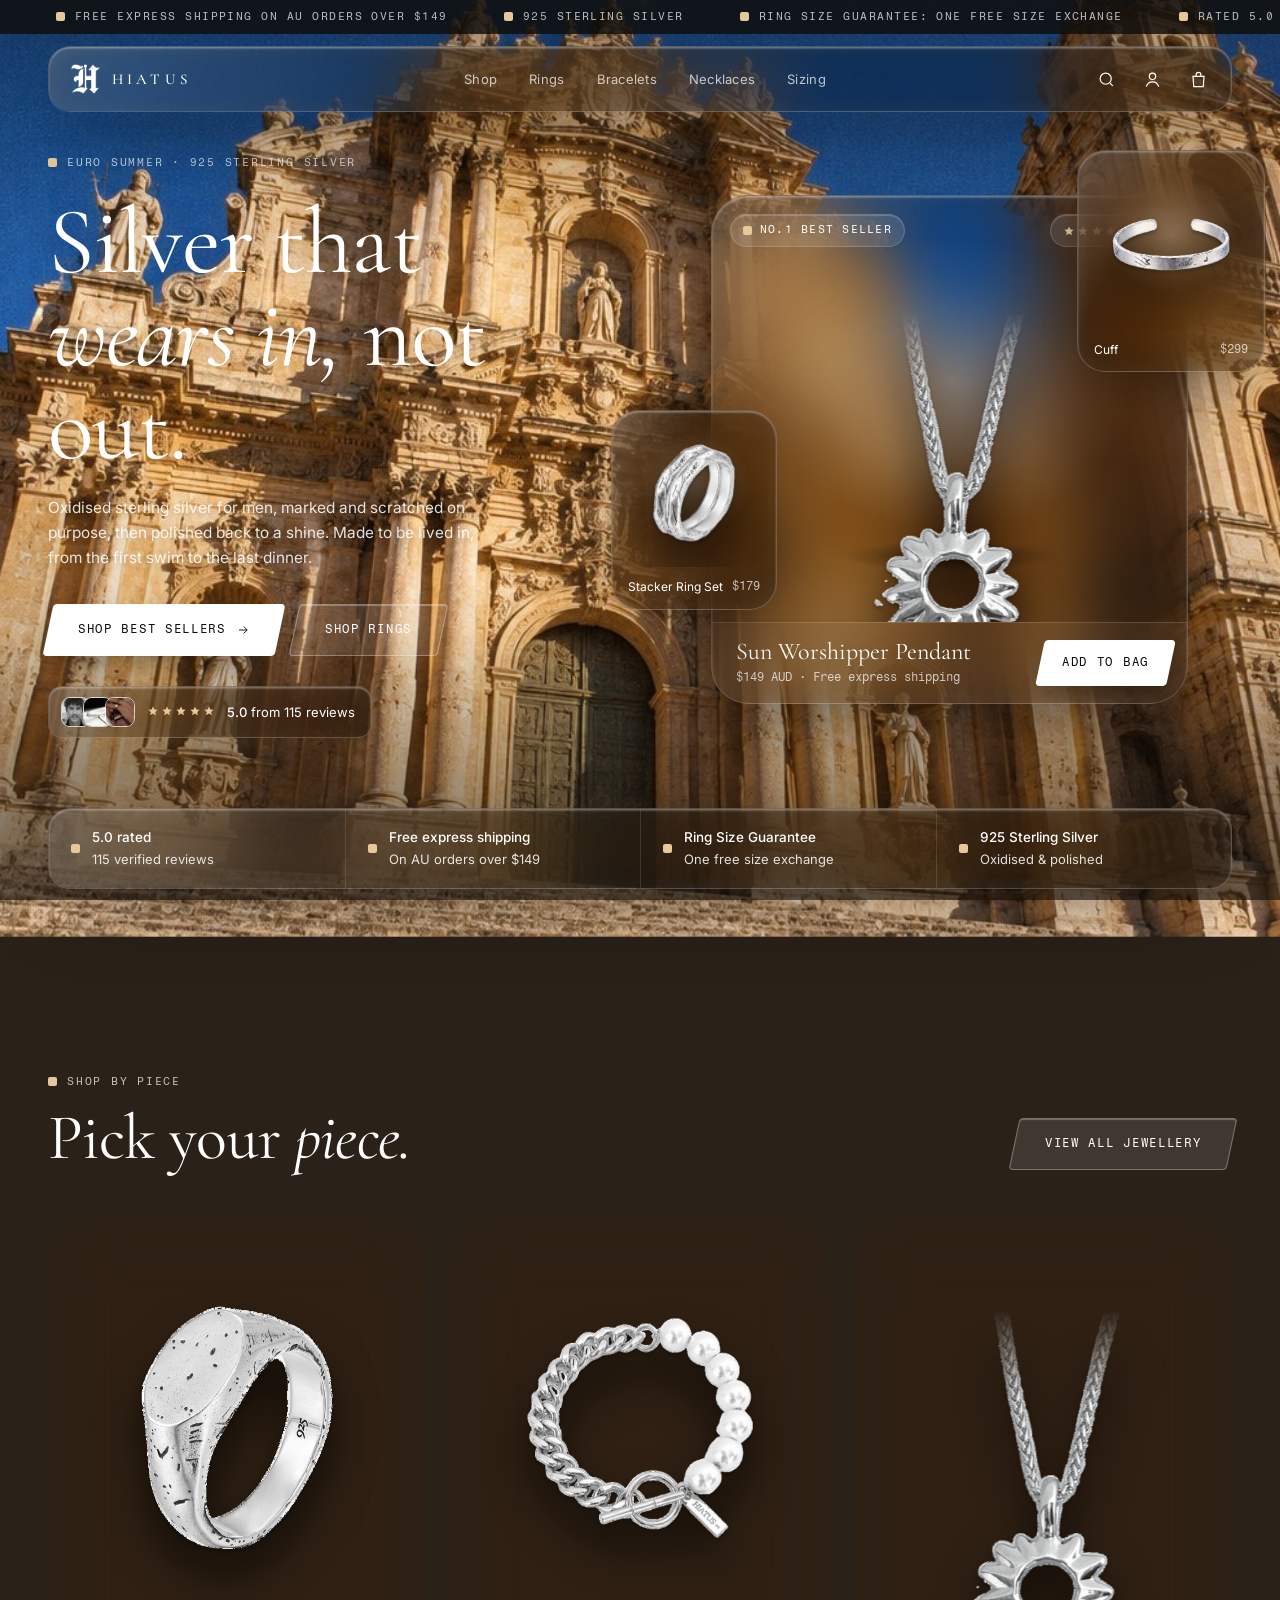
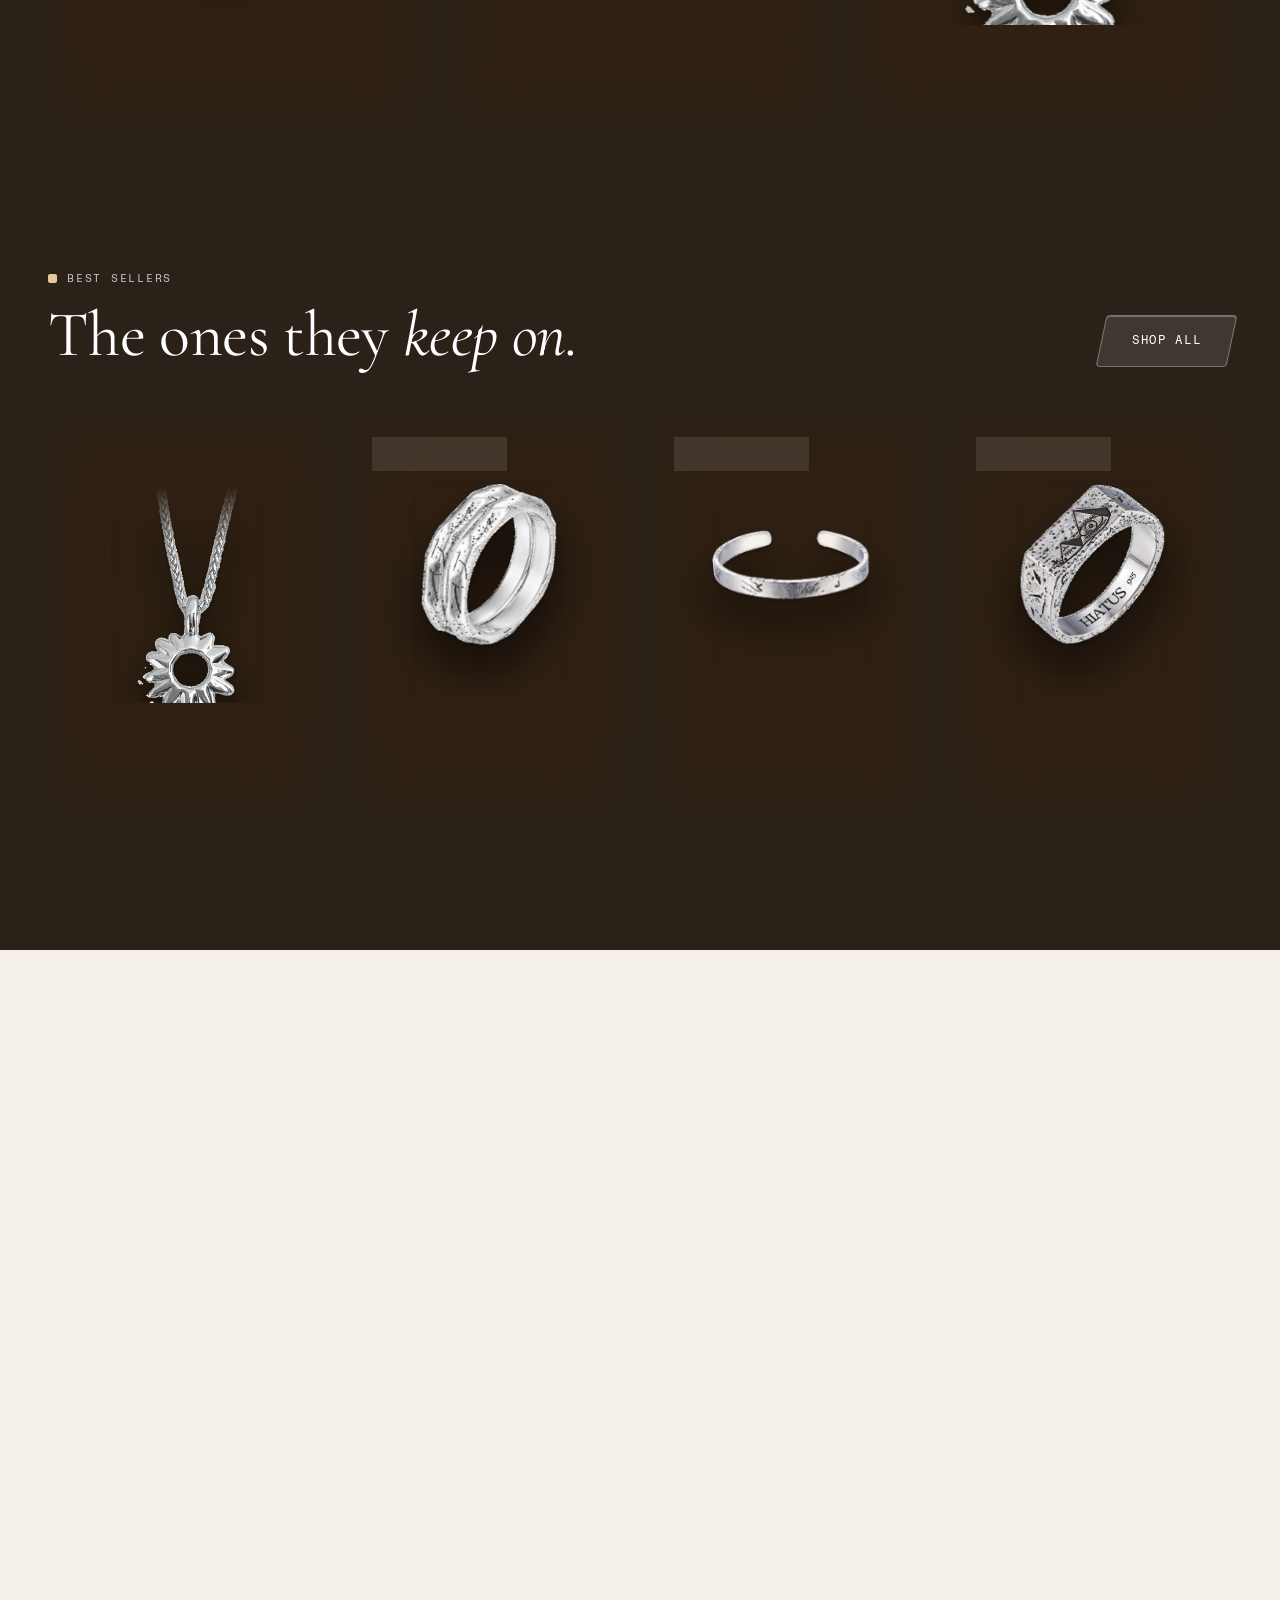
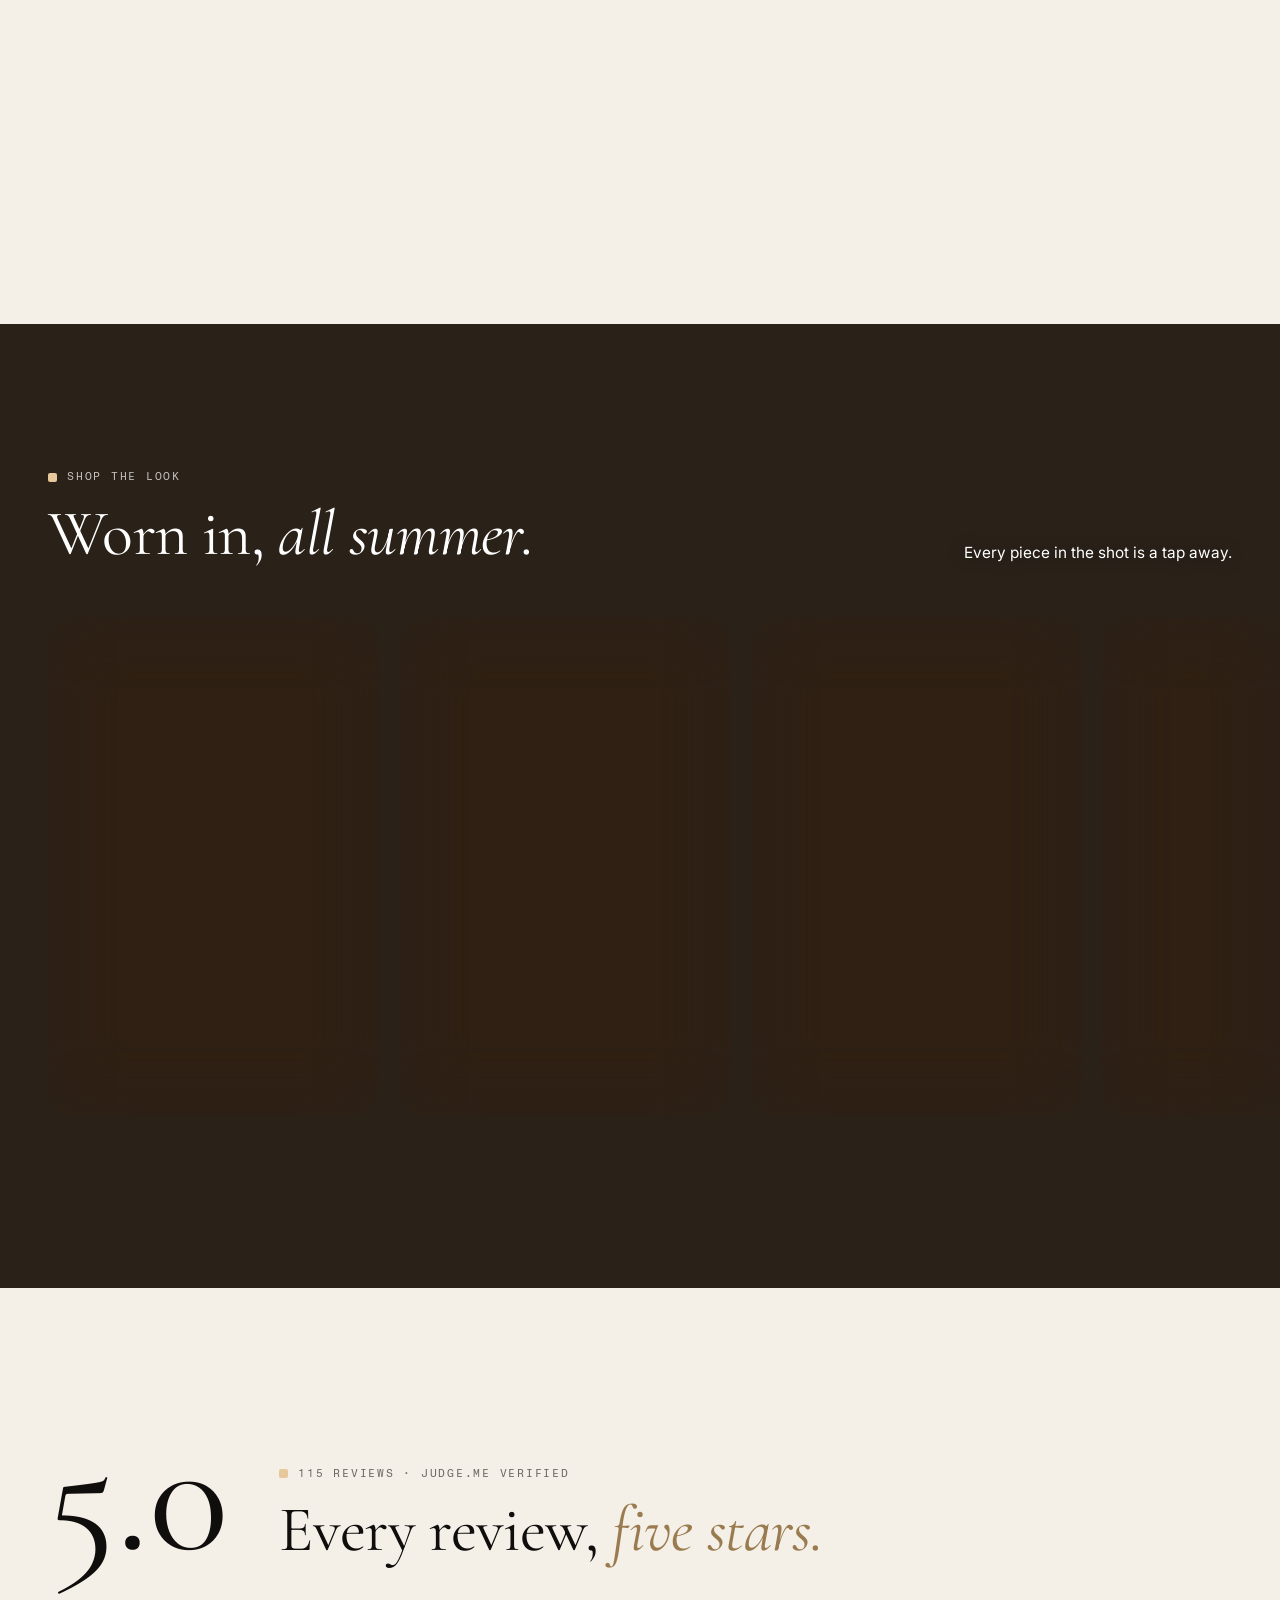
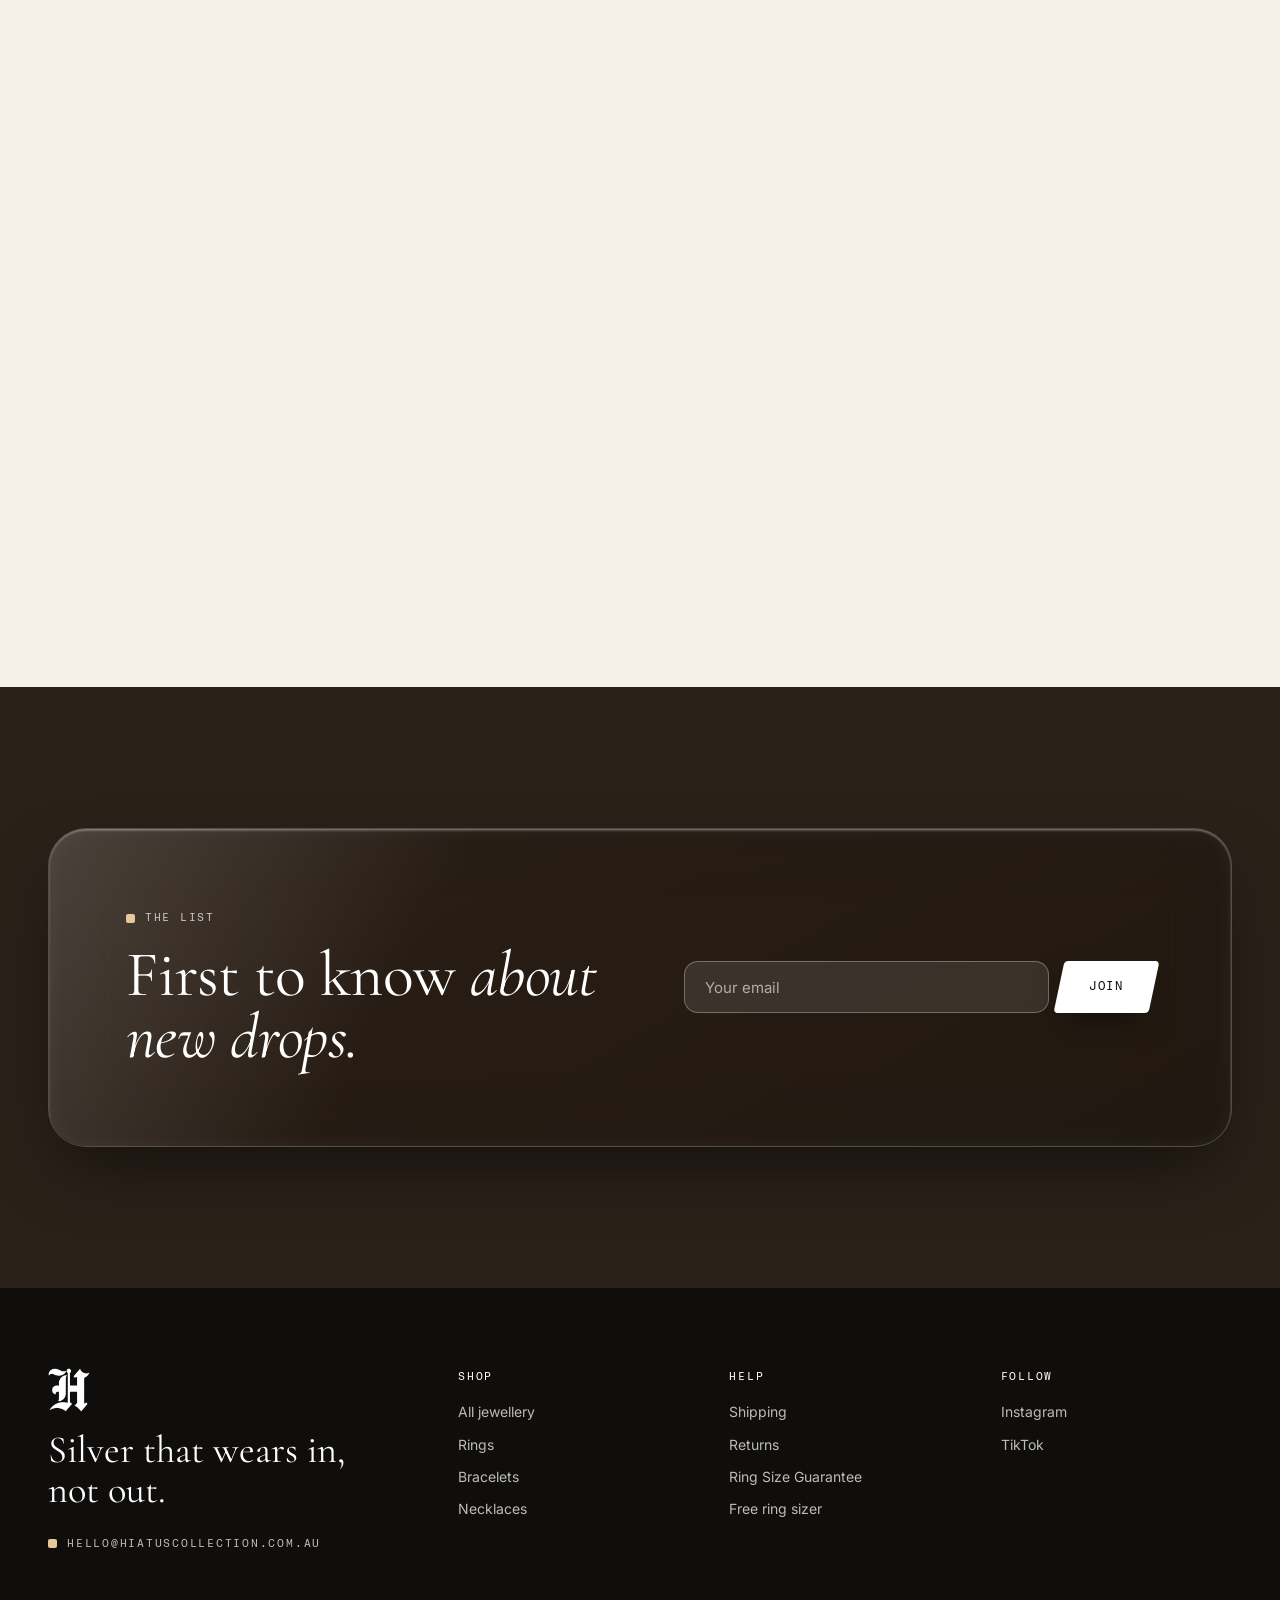
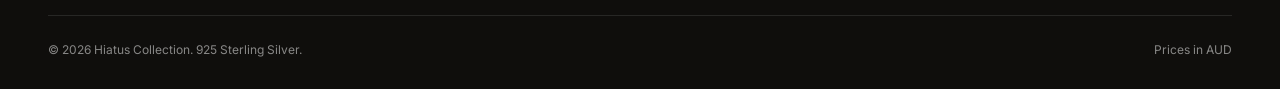
==== index.html @ a0ac9c02 "Hiatus Euro Summer store preview: home, category and product pages Floating glass jewellery boxes ov" ====
<!doctype html>
<html lang="en-AU">
<head>
<meta charset="utf-8">
<meta name="viewport" content="width=device-width, initial-scale=1">
<meta name="robots" content="noindex, nofollow">
<title>Men's Jewellery Australia | Sterling Silver Rings, Bracelets & Pendants | Hiatus Collection</title>
<meta name="description" content="Oxidised 925 sterling silver jewellery for men. Rings, cuffs, bracelets and pendants rated 5.0 from 115 reviews. Free express shipping on AU orders over $149.">
<link rel="icon" href="assets/logo-black.png">
<link rel="preconnect" href="https://fonts.googleapis.com"><link rel="preconnect" href="https://fonts.gstatic.com" crossorigin>
<link href="https://fonts.googleapis.com/css2?family=Cormorant+Garamond:ital,wght@0,400;0,500;1,400&family=Fragment+Mono&family=Inter:wght@400;500&display=swap" rel="stylesheet">
<link rel="preload" as="image" href="assets/bg/piazza.jpg">
<link rel="stylesheet" href="css/style.css">
<style>
  /* ---------- HERO ---------- */
  .hero { min-height: 100svh; padding: 150px 0 40px; display: flex; flex-direction: column; justify-content: center; }
  .hero-grid { display: grid; grid-template-columns: 1.02fr 1fr; gap: clamp(30px, 5vw, 80px); align-items: center; }
  .hero h1 { margin: 22px 0 22px; text-shadow: 0 2px 30px rgba(0,0,0,.3); }
  .hero h1 em { color: #fff; }
  .hero .lede { color: rgba(255,255,255,.86); text-shadow: 0 1px 12px rgba(0,0,0,.35); }
  .hero .btn-row { display: flex; gap: 14px; margin: 34px 0 30px; flex-wrap: wrap; }
  .proof { display: inline-flex; align-items: center; gap: 12px; padding: 10px 16px 10px 12px; border-radius: 14px; font-size: 13px; }
  .proof b { font-weight: 500; }
  .proof .faces { display: flex; }
  .proof .faces img { width: 30px; height: 30px; border-radius: 9px; object-fit: cover; border: 1.5px solid rgba(255,255,255,.7); margin-left: -8px; }
  .proof .faces img:first-child { margin-left: 0; }

  /* the floating glass constellation */
  .stage { position: relative; aspect-ratio: 1 / 1.02; max-width: 600px; justify-self: end; width: 100%; }
  .stage .main { position: absolute; inset: 6% 8% 4% 6%; border-radius: 38px; display: flex; flex-direction: column; overflow: hidden; }
  .stage .main .jbox { flex: 1; aspect-ratio: auto; border-radius: 0; }
  .stage .main .jbox .piece { width: 52%; height: 64%; margin-top: 30px; }
  .stage .main .top { position: absolute; top: 18px; left: 18px; right: 18px; display: flex; justify-content: space-between; z-index: 3; }
  .stage .buy { display: flex; justify-content: space-between; align-items: center; gap: 14px; padding: 16px 16px 16px 24px; border-top: 1px solid rgba(255,255,255,.14); background: rgba(255,255,255,.05); }
  .stage .buy .n { font-family: var(--serif); font-size: 24px; line-height: 1.05; }
  .stage .buy .p { font-family: var(--mono); font-size: 12px; color: var(--white-70); margin-top: 4px; }
  .stage .buy .btn { height: 46px; padding: 0 22px; }
  .stage .mini { position: absolute; width: 34%; border-radius: 28px; padding: 8px; }
  .stage .mini .jbox { border-radius: 21px; aspect-ratio: 1; }
  .stage .mini .jbox .piece { width: 74%; height: 74%; }
  .stage .mini .lbl { display: flex; justify-content: space-between; padding: 10px 8px 4px; font-size: 12px; }
  .stage .mini .lbl span:last-child { font-family: var(--mono); color: var(--white-70); }
  .stage .m1 { top: -2%; right: -6%; }
  .stage .m2 { top: 44%; left: -12%; width: 30%; }

  .trust { margin-top: clamp(40px, 6vw, 70px); display: grid; grid-template-columns: repeat(4, 1fr); border-radius: 22px; }
  .trust > div { padding: 18px 22px; display: flex; gap: 12px; align-items: center; font-size: 13px; color: rgba(255,255,255,.86); }
  .trust > div + div { border-left: 1px solid rgba(255,255,255,.12); }
  .trust b { display: block; font-weight: 500; color: #fff; font-size: 13.5px; }

  @media (max-width: 960px) {
    .hero { padding-top: 130px; }
    .hero-grid { grid-template-columns: 1fr; }
    .stage { justify-self: center; max-width: 520px; margin-top: 10px; }
    .trust { grid-template-columns: 1fr 1fr; }
    .trust > div:nth-child(3) { border-left: 0; }
    .trust > div:nth-child(n+3) { border-top: 1px solid rgba(255,255,255,.12); }
  }
  @media (max-width: 520px) {
    .stage { aspect-ratio: 1 / 1.3; }
    .stage .main .jbox .piece { margin-top: 10px; height: 70%; }
    .stage .buy .p .x { display: none; }
    .stage .m1 { right: -2%; } .stage .m2 { left: -2%; top: 30%; width: 28%; }
    .hero .lede { text-shadow: 0 1px 3px rgba(0,0,0,.6), 0 2px 18px rgba(0,0,0,.5); }
    .stage .mini .lbl { display: none; }
    .stage .buy { padding: 12px 12px 12px 16px; } .stage .buy .n { font-size: 19px; }
    .stage .buy .btn { padding: 0 14px; height: 42px; font-size: 10.5px; }
    .trust > div { padding: 14px; font-size: 12px; }
  }

  /* ---------- CATEGORIES ---------- */
  .cats { display: grid; grid-template-columns: repeat(3, 1fr); gap: clamp(14px, 2vw, 26px); }
  .cat { border-radius: 34px; padding: 12px; display: flex; flex-direction: column; transition: translate .5s var(--ease); }
  .cat:hover { translate: 0 -6px; }
  .cat .jbox { aspect-ratio: 1 / 1.12; border-radius: 26px; background: rgba(255,255,255,.04); }
  .cat .jbox .piece { width: 70%; height: 70%; transition: scale .6s var(--ease); }
  .cat:hover .jbox .piece { scale: 1.06; }
  .cat .foot { display: flex; justify-content: space-between; align-items: center; padding: 18px 12px 8px; }
  .cat .foot .display { font-size: clamp(30px, 3vw, 44px); }
  .cat .go { width: 46px; height: 46px; border-radius: 14px; display: grid; place-items: center; background: #fff; color: var(--ink); transform: skewX(-12deg); transition: background .2s; }
  .cat .go svg { width: 18px; transform: skewX(12deg); }
  .cat:hover .go { background: var(--gold); }
  @media (max-width: 820px) {
    .cats { grid-template-columns: 1fr; }
    .cat { flex-direction: row; align-items: center; padding: 8px; border-radius: 26px; }
    .cat .jbox { width: 42%; flex: none; aspect-ratio: 1; border-radius: 20px; }
    .cat .foot { flex: 1; padding: 0 12px 0 18px; }
  }

  /* ---------- EDITORIAL ---------- */
  .ed { display: grid; grid-template-columns: 1fr 1fr; gap: clamp(30px, 6vw, 90px); align-items: center; }
  .ed .ph { position: relative; border-radius: 30px; overflow: hidden; aspect-ratio: 4 / 5; }
  .ed .ph img { width: 100%; height: 100%; object-fit: cover; }
  .ed .ph .tag { position: absolute; left: 18px; bottom: 18px; background: rgba(255,255,255,.92); color: var(--ink); border: 0; }
  .ed .copy p { margin: 22px 0 32px; font-size: 17px; color: var(--ink-60); max-width: 48ch; }
  .facts { display: grid; grid-template-columns: 1fr 1fr; gap: 0; margin-top: 44px; border-top: 1px solid rgba(15,14,12,.14); }
  .facts div { padding: 18px 0; border-bottom: 1px solid rgba(15,14,12,.14); display: flex; gap: 12px; align-items: baseline; font-size: 14px; }
  .facts div:nth-child(odd) { padding-right: 18px; }
  .facts span { font-family: var(--mono); font-size: 11px; color: #9a7b4f; }
  @media (max-width: 820px) { .ed { grid-template-columns: 1fr; } }

  /* ---------- LOOKBOOK ---------- */
  .look { display: grid; grid-auto-flow: column; grid-auto-columns: clamp(250px, 26vw, 360px); gap: 18px; overflow-x: auto; scroll-snap-type: x mandatory; padding: 4px max(var(--gutter), calc((100vw - var(--max)) / 2 + var(--gutter))) 30px; scroll-padding-left: max(var(--gutter), calc((100vw - var(--max)) / 2 + var(--gutter))); scrollbar-width: none; }
  .look::-webkit-scrollbar { display: none; }
  .shot { scroll-snap-align: start; border-radius: 30px; padding: 8px; }
  .shot .im { border-radius: 23px; overflow: hidden; aspect-ratio: 3 / 4; }
  .shot .im img { width: 100%; height: 100%; object-fit: cover; transition: scale .8s var(--ease); }
  .shot:hover .im img { scale: 1.05; }
  .shot .tagrow { display: flex; align-items: center; gap: 12px; padding: 12px 8px 6px; }
  .shot .tagrow img { width: 44px; height: 44px; object-fit: contain; filter: drop-shadow(0 4px 5px rgba(0,0,0,.5)); }
  .shot .tagrow div { flex: 1; font-family: var(--serif); font-size: 19px; line-height: 1.1; }
  .shot .tagrow small { display: block; font-family: var(--mono); font-size: 11px; color: var(--white-70); margin-top: 3px; }
  .shot .tagrow .go { width: 38px; height: 38px; border-radius: 11px; display: grid; place-items: center; background: #fff; color: var(--ink); transform: skewX(-12deg); }
  .shot .tagrow .go svg { width: 15px; transform: skewX(12deg); }

  /* ---------- REVIEWS ---------- */
  .rv-head { display: grid; grid-template-columns: auto 1fr; gap: clamp(20px, 4vw, 60px); align-items: end; margin-bottom: 48px; }
  .score { font-family: var(--serif); font-size: clamp(100px, 13vw, 180px); line-height: .8; }
  .rv-grid { display: grid; grid-template-columns: repeat(3, 1fr); gap: 16px; }
  .rcard { background: #fff; border-radius: 24px; padding: 26px; display: flex; flex-direction: column; gap: 14px; box-shadow: 0 20px 40px -26px rgba(60,40,20,.35); }
  .rcard .stars { color: #b08a52; }
  .rcard h3 { font-family: var(--serif); font-weight: 500; font-size: 26px; line-height: 1.05; }
  .rcard p { color: var(--ink-60); font-size: 15px; flex: 1; }
  .rcard .who { display: flex; align-items: center; gap: 12px; padding-top: 14px; border-top: 1px solid rgba(15,14,12,.08); font-size: 13px; }
  .rcard .who img { width: 40px; height: 40px; object-fit: contain; border-radius: 10px; background: #1b1916; padding: 4px; }
  .rcard .who small { display: block; color: var(--ink-60); font-size: 12px; }
  .verified { font-family: var(--mono); font-size: 10px; letter-spacing: .1em; text-transform: uppercase; color: #6f8a5a; margin-left: auto; }
  @media (max-width: 960px) { .rv-grid { grid-template-columns: 1fr 1fr; } .rv-head { grid-template-columns: 1fr; } }
  @media (max-width: 620px) { .rv-grid { grid-template-columns: 1fr; } }

  /* ---------- JOIN ---------- */
  .join { border-radius: 38px; padding: clamp(30px, 6vw, 80px); display: grid; grid-template-columns: 1.1fr 1fr; gap: 40px; align-items: center; }
  .join form { display: flex; gap: 10px; flex-wrap: wrap; }
  .join input { flex: 1; min-width: 220px; height: 52px; padding: 0 20px; border-radius: 14px; border: 1px solid rgba(255,255,255,.3); background: rgba(255,255,255,.1); color: #fff; font: inherit; }
  .join input::placeholder { color: rgba(255,255,255,.6); }
  @media (max-width: 820px) { .join { grid-template-columns: 1fr; } .join form .btn { width: 100%; } }
</style>
</head>
<body>

<main id="main">
  <!-- HERO -->
  <section class="hero" data-scene="assets/bg/piazza.jpg">
    <div class="wrap">
      <div class="hero-grid">
        <div>
          <span class="kicker">Euro Summer · 925 Sterling Silver</span>
          <h1 class="display h1">Silver that <em>wears in,</em> not out.</h1>
          <p class="lede">Oxidised sterling silver for men, marked and scratched on purpose, then polished back to a shine. Made to be lived in, from the first swim to the last dinner.</p>
          <div class="btn-row">
            <a class="btn btn-primary" href="collection.html?c=all"><span>Shop best sellers <svg viewBox="0 0 24 24" fill="none" stroke="currentColor" stroke-width="1.6"><path d="M5 12h14M13 6l6 6-6 6"/></svg></span></a>
            <a class="btn btn-glass" href="collection.html?c=rings"><span>Shop rings</span></a>
          </div>
          <div class="proof glass" id="proof"></div>
        </div>

        <div class="stage" aria-label="Featured pieces">
          <div class="main glass" id="feature"></div>
          <a class="mini glass m1" id="m1"></a>
          <a class="mini glass m2" id="m2"></a>
        </div>
      </div>

      <div class="trust glass" id="trust"></div>
    </div>
  </section>

  <!-- CATEGORIES -->
  <section class="pad" data-scene="assets/bg/tower.jpg">
    <div class="wrap">
      <div class="sec-head">
        <div><span class="kicker">Shop by piece</span><h2 class="display h2">Pick your <em>piece.</em></h2></div>
        <a class="btn btn-glass" href="collection.html?c=all"><span>View all jewellery</span></a>
      </div>
      <div class="cats" id="cats"></div>
    </div>
  </section>

  <!-- BEST SELLERS -->
  <section class="pad" data-scene="assets/bg/cathedral.jpg" style="padding-top:0">
    <div class="wrap">
      <div class="sec-head">
        <div><span class="kicker">Best sellers</span><h2 class="display h2">The ones they <em>keep on.</em></h2></div>
        <a class="btn btn-glass" href="collection.html?c=all"><span>Shop all</span></a>
      </div>
      <div class="grid" id="best"></div>
    </div>
  </section>

  <!-- EDITORIAL -->
  <section class="pad paper">
    <div class="wrap ed">
      <div class="ph rv"><img src="assets/products/unearthed-cuff-2.jpg" alt="Man wearing the Unearth Cuff and stacked silver rings" loading="lazy"><span class="chip tag"><i class="sq"></i>Unearth Cuff · $299</span></div>
      <div class="copy rv">
        <span class="kicker">The Unearthed Collection</span>
        <h2 class="display h2" style="margin-top:16px">Marked by time. <em>Made to last.</em></h2>
        <p>Explore our Unearthed Collection, showcasing carefully crafted oxidized silver jewellery. Embrace distinctive scratches and marks, harmoniously blending with a shiny polished finish. Wear a unique symbol of time's artistry.</p>
        <a class="btn btn-ink" href="collection.html?c=rings"><span>Shop the Unearthed Collection <svg viewBox="0 0 24 24" fill="none" stroke="currentColor" stroke-width="1.6"><path d="M5 12h14M13 6l6 6-6 6"/></svg></span></a>
        <div class="facts">
          <div><span>01</span>925 Sterling Silver</div>
          <div><span>02</span>Oxidised, then polished</div>
          <div><span>03</span>Ring Size Guarantee</div>
          <div><span>04</span>Free express over $149</div>
        </div>
      </div>
    </div>
  </section>

  <!-- LOOKBOOK -->
  <section class="pad" data-scene="assets/bg/amalfi.jpg">
    <div class="wrap"><div class="sec-head">
      <div><span class="kicker">Shop the look</span><h2 class="display h2">Worn in, <em>all summer.</em></h2></div>
      <p class="lede" style="max-width:34ch;color:#fff;text-shadow:0 1px 14px rgba(0,0,0,.5)">Every piece in the shot is a tap away.</p>
    </div></div>
    <div class="look" id="look"></div>
  </section>

  <!-- REVIEWS -->
  <section class="pad paper">
    <div class="wrap">
      <div class="rv-head">
        <div class="score">5.0</div>
        <div><span class="kicker" id="revCount"></span><h2 class="display h2" style="margin-top:14px">Every review, <em>five stars.</em></h2></div>
      </div>
      <div class="rv-grid" id="reviews"></div>
    </div>
  </section>

  <!-- JOIN -->
  <section class="pad" data-scene="assets/bg/piazza.jpg">
    <div class="wrap">
      <div class="join glass">
        <div><span class="kicker">The list</span><h2 class="display h2" style="margin-top:14px">First to know <em>about new drops.</em></h2></div>
        <form id="joinForm"><input type="email" required placeholder="Your email" aria-label="Email address"><button class="btn btn-primary" type="submit"><span>Join</span></button></form>
      </div>
    </div>
  </section>
</main>

<script src="js/data.js"></script>
<script src="js/app.js"></script>
<script>
  const { $, I, money, stars, byHandle, card, cart, toast, totalReviews } = HX;
  HX.init();
  const P = HIATUS.products;

  // social proof pill
  $('#proof').innerHTML = `<span class="faces">${['sun-worshiper-pendant-4', 'unearthed-cuff-4', 'unearthed-signet-1'].map(f => `<img src="assets/products/${f}.jpg" alt="">`).join('')}</span>
    <span>${stars()}</span><span><b>5.0</b> from ${totalReviews} reviews</span>`;

  // hero feature + minis
  const f = byHandle('sun-worshiper-pendant');
  $('#feature').innerHTML = `
    <div class="top"><span class="chip"><i class="sq"></i>No.1 best seller</span><span class="chip">${stars()} ${f.reviews}</span></div>
    <a class="jbox" href="product.html?p=${f.handle}" aria-label="${f.title}"><span class="glow"></span><span class="shadow"></span><img class="piece" src="${f.cutout}" alt="${f.title} in 925 sterling silver" fetchpriority="high"></a>
    <div class="buy"><div><div class="n">${f.title}</div><div class="p">${money(f.price)} AUD<span class="x"> · Free express shipping</span></div></div>
      <button class="btn btn-primary" data-quick="${f.handle}"><span>Add to bag</span></button></div>`;
  [['#m1', 'unearthed-cuff', 1], ['#m2', 'unearthed-stacker', 2]].forEach(([sel, h, d]) => {
    const p = byHandle(h), el = $(sel);
    el.href = `product.html?p=${h}`;
    el.innerHTML = `<div class="jbox"><span class="glow"></span><img class="piece delay-${d}" src="${p.cutout}" alt="${p.title}"></div><div class="lbl"><span>${p.title.replace('Unearth ', '')}</span><span>${money(p.price)}</span></div>`;
  });

  // trust bar
  $('#trust').innerHTML = [
    ['5.0 rated', `${totalReviews} verified reviews`],
    ['Free express shipping', 'On AU orders over $149'],
    ['Ring Size Guarantee', 'One free size exchange'],
    ['925 Sterling Silver', 'Oxidised & polished']
  ].map(([a, b]) => `<div><i class="sq"></i><div><b>${a}</b>${b}</div></div>`).join('');

  // categories
  $('#cats').innerHTML = [['rings', 'Rings', 'unearthed-signet'], ['bracelets', 'Bracelets', 'paradox-pearls'], ['necklaces', 'Necklaces', 'sun-worshiper-pendant']].map(([k, l, h], i) => `
    <a class="cat glass rv-slide" href="collection.html?c=${k}">
      <div class="jbox"><span class="glow"></span><span class="shadow delay-${i}"></span><img class="piece delay-${i}" src="${byHandle(h).cutout}" alt="Men's ${l.toLowerCase()}" loading="lazy"></div>
      <div class="foot"><div><span class="kicker">${P.filter(p => p.category === k).length} pieces · from ${money(Math.min(...P.filter(p => p.category === k).map(p => p.price)))}</span><div class="display">${l}</div></div><span class="go">${I.arrow}</span></div>
    </a>`).join('');

  // best sellers (the store's own best-seller collection order)
  $('#best').innerHTML = ['sun-worshiper-pendant', 'unearthed-stacker', 'unearthed-cuff', 'unearthed-creators']
    .map((h, i) => card(byHandle(h), i, i === 0 ? 'No.1 best seller' : 'Best seller')).join('');

  // lookbook
  $('#look').innerHTML = [
    ['sun-worshiper-pendant-4', 'sun-worshiper-pendant'], ['unearthed-signet-1', 'unearthed-signet'], ['paradox-pearls-1', 'paradox-pearls'],
    ['unearthed-cuff-3', 'unearthed-cuff'], ['sun-worshiper-pendant-2', 'sun-worshiper-pendant'], ['unearthed-creators-2', 'unearthed-creators'], ['cuban-link-bracelet-925-silver-2', 'cuban-link-bracelet-925-silver']
  ].map(([img, h]) => { const p = byHandle(h); return `
    <a class="shot glass" href="product.html?p=${h}"><div class="im"><img src="assets/products/${img}.jpg" alt="${p.title} worn" loading="lazy"></div>
      <div class="tagrow"><img src="${p.cutout}" alt=""><div>${p.title}<small>${money(p.price)}</small></div><span class="go">${I.arrow}</span></div></a>`; }).join('');

  // reviews (real Judge.me reviews from the live store)
  $('#revCount').textContent = `${totalReviews} reviews · Judge.me verified`;
  const picks = [['unearthed-cuff', 2], ['unearthed-signet', 1], ['unearthed-stacker', 2], ['sun-worshiper-pendant', 3], ['unearthed-cuff', 0], ['unearthed-signet', 2]];
  $('#reviews').innerHTML = picks.map(([h, i]) => { const p = byHandle(h), r = p.reviewList[i]; return `
    <article class="rcard rv">${stars()}<h3>${r.title}</h3><p>“${r.body}”</p>
      <div class="who"><img src="${p.cutout}" alt=""><div>${r.name}<small>${p.title}</small></div><span class="verified">Verified</span></div></article>`; }).join('');

  // TODO at migration: post to the store's Klaviyo list. Right now it only confirms on screen.
  $('#joinForm').addEventListener('submit', e => { e.preventDefault(); e.target.reset(); toast(`${I.check.replace('<svg', '<svg width="16"')} You're on the list.`); });
</script>
</body>
</html>
---- css/style.css ----
/* ==========================================================================
   HIATUS COLLECTION — Euro Summer glass store
   Glass recipe adapted from dashbordv11: low tint, heavy blur, 200%+ saturation,
   bright inset top edge, deep soft drop shadow.
   Rule: never nest a backdrop-filter inside another, and never put opacity,
   filter or clip-path on an ancestor of a glass element (it kills the blur).
   ========================================================================== */

:root {
  --ink: #0f0e0c;
  --ink-60: rgba(15, 14, 12, .6);
  --paper: #f4efe7;
  --paper-2: #ebe3d6;
  --white: #fff;
  --white-70: rgba(255, 255, 255, .72);
  --white-50: rgba(255, 255, 255, .5);
  --gold: #e6c89a;

  --glass-tint: linear-gradient(150deg, rgba(34, 30, 26, .34) 0%, rgba(18, 16, 14, .46) 100%);
  --glass-tint-light: linear-gradient(150deg, rgba(255, 255, 255, .16) 0%, rgba(255, 255, 255, .06) 100%);
  --glass-blur: blur(34px) saturate(165%);
  --glass-edge: 1px solid rgba(255, 255, 255, .22);
  --glass-shadow:
    0 30px 70px -18px rgba(0, 0, 0, .55),
    inset 0 1.5px 2px 0 rgba(255, 255, 255, .35),
    inset 0 0 22px 0 rgba(255, 255, 255, .05);

  --serif: 'Cormorant Garamond', 'Times New Roman', serif;
  --sans: 'Inter', -apple-system, 'Segoe UI', Roboto, sans-serif;
  --mono: 'Fragment Mono', ui-monospace, Menlo, monospace;

  --r-xl: 34px;
  --r-lg: 26px;
  --r-md: 18px;
  --gutter: clamp(16px, 4vw, 48px);
  --max: 1320px;
  --ease: cubic-bezier(.2, .7, .2, 1);
}

*, *::before, *::after { box-sizing: border-box; margin: 0; padding: 0; }
html { -webkit-text-size-adjust: 100%; scroll-behavior: smooth; }
body {
  font-family: var(--sans);
  font-weight: 400;
  font-size: 15px;
  line-height: 1.6;
  color: var(--white);
  background: #2a2119;
  -webkit-font-smoothing: antialiased;
  overflow-x: hidden;
}
img { display: block; max-width: 100%; }
a { color: inherit; text-decoration: none; }
button { font: inherit; color: inherit; background: none; border: 0; cursor: pointer; }
:focus-visible { outline: 2px solid var(--gold); outline-offset: 3px; }

.wrap { width: 100%; max-width: var(--max); margin: 0 auto; padding: 0 var(--gutter); }

/* ---------- Type ---------- */
.kicker {
  font-family: var(--mono);
  font-size: 11px;
  letter-spacing: .16em;
  text-transform: uppercase;
  color: var(--white-70);
  display: inline-flex; align-items: center; gap: 10px;
}
.kicker::before { content: ''; width: 9px; height: 9px; border-radius: 2px; background: var(--gold); }
.display {
  font-family: var(--serif);
  font-weight: 400;
  line-height: .98;
  letter-spacing: -.01em;
}
.display em { font-style: italic; }
.h1 { font-size: clamp(48px, 7.4vw, 108px); }
.h2 { font-size: clamp(38px, 5vw, 72px); }
.h3 { font-size: clamp(28px, 3vw, 40px); }
.lede { font-size: clamp(15px, 1.2vw, 17px); color: var(--white-70); max-width: 46ch; }
.muted { color: var(--white-50); }

/* ---------- Scenes (fixed old-world backgrounds that crossfade by section) ---------- */
.scenes { position: fixed; inset: 0; z-index: -1; background: #2a2119; }
.scene {
  position: absolute; inset: -2%;
  background-size: cover; background-position: center;
  opacity: 0; transition: opacity 1.1s ease;
  transform: scale(1.04);
}
.scene.on { opacity: 1; }
.scenes::after { /* warm vignette so white type always reads */
  content: ''; position: absolute; inset: 0;
  background:
    radial-gradient(120% 90% at 50% 30%, transparent 40%, rgba(20, 14, 8, .45) 100%),
    linear-gradient(180deg, rgba(20, 14, 8, .28) 0%, transparent 30%, transparent 70%, rgba(20, 14, 8, .4) 100%);
}

/* ---------- Glass ---------- */
.glass {
  position: relative;
  background: var(--glass-tint);
  backdrop-filter: var(--glass-blur);
  -webkit-backdrop-filter: var(--glass-blur);
  border: var(--glass-edge);
  border-radius: var(--r-lg);
  box-shadow: var(--glass-shadow);
  isolation: isolate;
}
.glass.light { background: var(--glass-tint-light); }
/* top-left sheen like light catching a pane */
.glass::before {
  content: ''; position: absolute; inset: 0; border-radius: inherit; pointer-events: none; z-index: 0;
  background: linear-gradient(118deg, rgba(255, 255, 255, .16) 0%, rgba(255, 255, 255, 0) 32%);
}
.glass > * { position: relative; z-index: 1; }
/* chips that sit INSIDE glass: tint only, no blur (nested blur breaks) */
.chip {
  display: inline-flex; align-items: center; gap: 8px;
  padding: 7px 12px; border-radius: 999px;
  background: rgba(255, 255, 255, .1);
  border: 1px solid rgba(255, 255, 255, .16);
  box-shadow: inset 0 1px 1px rgba(255, 255, 255, .2);
  font-family: var(--mono); font-size: 10.5px; letter-spacing: .12em; text-transform: uppercase;
  white-space: nowrap;
}
.sq { width: 9px; height: 9px; border-radius: 2px; background: var(--gold); flex: none; }

/* ---------- The floating jewellery box ---------- */
.jbox {
  position: relative; display: grid; place-items: center;
  border-radius: var(--r-xl);
  overflow: hidden;
  aspect-ratio: 1 / 1.08;
}
.jbox .glow { /* soft spotlight behind the piece */
  position: absolute; inset: 0; z-index: 0;
  background: radial-gradient(52% 46% at 50% 44%, rgba(255, 236, 210, .3) 0%, rgba(255, 236, 210, .06) 55%, transparent 75%);
}
.jbox .piece {
  position: relative; z-index: 2;
  width: 66%; height: 66%; object-fit: contain;
  filter: drop-shadow(0 26px 22px rgba(0, 0, 0, .5)) drop-shadow(0 2px 2px rgba(0, 0, 0, .35));
  animation: float 6.5s ease-in-out infinite;
  will-change: transform;
}
.jbox .shadow {
  position: absolute; z-index: 1; left: 50%; bottom: 12%;
  width: 46%; height: 7%; translate: -50% 0;
  background: radial-gradient(closest-side, rgba(0, 0, 0, .45), transparent);
  animation: shadow 6.5s ease-in-out infinite;
}
/* pendant chains are cropped in the packshot: fade the top so it hangs from nowhere */
.piece[src*="sun-worshiper"] { -webkit-mask-image: linear-gradient(to bottom, transparent 0%, #000 24%); mask-image: linear-gradient(to bottom, transparent 0%, #000 24%); }
@keyframes float {
  0%, 100% { transform: translateY(0) rotate(-1.4deg); }
  50% { transform: translateY(-16px) rotate(1.4deg); }
}
@keyframes shadow {
  0%, 100% { transform: scale(1); opacity: .9; }
  50% { transform: scale(.78); opacity: .55; }
}
.delay-1 { animation-delay: -1.6s !important; }
.delay-2 { animation-delay: -3.2s !important; }
.delay-3 { animation-delay: -4.8s !important; }

/* ---------- Buttons: skewed parallelograms ---------- */
.btn {
  --sk: -12deg;
  position: relative; display: inline-flex; align-items: center; justify-content: center; gap: 10px;
  height: 52px; padding: 0 30px;
  transform: skewX(var(--sk));
  border-radius: 4px;
  font-family: var(--mono); font-size: 12px; letter-spacing: .14em; text-transform: uppercase;
  transition: background .25s, color .25s, box-shadow .25s, translate .25s var(--ease);
  white-space: nowrap;
}
.btn > span { display: inline-flex; align-items: center; gap: 10px; transform: skewX(calc(var(--sk) * -1)); }
.btn-primary { background: var(--white); color: var(--ink); box-shadow: 0 14px 30px -10px rgba(0, 0, 0, .5); }
.btn-primary:hover { background: var(--gold); translate: 0 -2px; }
.btn-ink { background: var(--ink); color: var(--white); }
.btn-ink:hover { background: #2b2722; translate: 0 -2px; }
.btn-glass {
  background: rgba(255, 255, 255, .1); color: var(--white);
  border: 1px solid rgba(255, 255, 255, .3);
  box-shadow: inset 0 1px 1px rgba(255, 255, 255, .3);
}
.btn-glass:hover { background: rgba(255, 255, 255, .2); }
.btn-block { width: 100%; }
.btn svg { width: 14px; height: 14px; }
@media (max-width: 640px) { .btn-row .btn { width: 100%; } }

/* ---------- Announcement + floating header ---------- */
.topbar {
  position: fixed; top: 0; left: 0; right: 0; z-index: 60;
  height: 34px; display: flex; align-items: center; overflow: hidden;
  background: rgba(15, 14, 12, .82);
  font-family: var(--mono); font-size: 10.5px; letter-spacing: .14em; text-transform: uppercase;
  color: var(--white-70);
  transition: translate .4s var(--ease);
}
html.is-scrolled .topbar { translate: 0 -100%; }
.marquee { display: flex; gap: 56px; white-space: nowrap; animation: marquee 38s linear infinite; padding-left: 56px; }
.marquee span { display: inline-flex; align-items: center; gap: 10px; }
@keyframes marquee { to { transform: translateX(-50%); } }

.header {
  position: fixed; z-index: 70; top: 46px; left: 50%; translate: -50% 0;
  width: min(calc(100% - 2 * var(--gutter)), 1240px);
  height: 66px; padding: 0 12px 0 22px;
  display: grid; grid-template-columns: 1fr auto 1fr; align-items: center;
  border-radius: 22px;
  transition: top .4s var(--ease), height .4s var(--ease);
}
.header.scrolled { top: 12px; height: 58px; }
.logo { display: flex; align-items: center; gap: 12px; }
.logo img { height: 30px; width: auto; }
.logo b { font-family: var(--serif); font-weight: 500; font-size: 15px; letter-spacing: .28em; }
.nav { display: flex; gap: 4px; }
.nav a, .nav button {
  position: relative; padding: 10px 14px; border-radius: 12px;
  font-size: 13px; letter-spacing: .02em; color: var(--white-70);
  transition: color .2s, background .2s;
}
.nav a:hover, .nav button:hover, .nav .active { color: var(--white); background: rgba(255, 255, 255, .08); }
.nav .active::after { content: ''; position: absolute; left: 50%; bottom: 3px; width: 4px; height: 4px; margin-left: -2px; border-radius: 1px; background: var(--gold); }
.hdr-actions { display: flex; justify-content: flex-end; align-items: center; gap: 4px; }
.icon-btn {
  position: relative; width: 42px; height: 42px; border-radius: 13px;
  display: grid; place-items: center; color: var(--white);
  transition: background .2s;
}
.icon-btn:hover { background: rgba(255, 255, 255, .1); }
.icon-btn svg { width: 19px; height: 19px; }
.bag-count {
  position: absolute; top: 5px; right: 4px; min-width: 17px; height: 17px; padding: 0 4px;
  border-radius: 5px; background: var(--white); color: var(--ink);
  font-family: var(--mono); font-size: 10px; display: grid; place-items: center;
}
.bag-count:empty { display: none; }
.menu-btn { display: none; }

/* Mega menu is a SIBLING of the header (nested blur would only blur the header itself) */
.mega {
  position: fixed; z-index: 65; top: 122px; left: 50%; translate: -50% 0;
  width: min(calc(100% - 2 * var(--gutter)), 1240px);
  padding: 18px; border-radius: 26px;
  display: grid; grid-template-columns: repeat(3, 1fr) 1.15fr; gap: 14px;
  visibility: hidden; pointer-events: none;
}
.mega.open { visibility: visible; pointer-events: auto; }
.header.scrolled ~ .mega { top: 80px; }
.mega a.tile {
  border-radius: 20px; padding: 16px; display: flex; flex-direction: column; gap: 8px;
  background: rgba(255, 255, 255, .06); border: 1px solid rgba(255, 255, 255, .1);
  transition: background .25s;
}
.mega a.tile:hover { background: rgba(255, 255, 255, .13); }
.mega .tile img { height: 120px; width: 100%; object-fit: contain; filter: drop-shadow(0 14px 12px rgba(0, 0, 0, .5)); transition: transform .5s var(--ease); }
.mega .tile:hover img { transform: translateY(-6px) rotate(-2deg); }
.mega .tile b { font-family: var(--serif); font-weight: 500; font-size: 24px; }
.mega .promo { border-radius: 20px; padding: 22px; background: rgba(255, 255, 255, .92); color: var(--ink); display: flex; flex-direction: column; justify-content: space-between; gap: 14px; }
.mega .promo .kicker { color: var(--ink-60); }

/* mobile sheet */
.sheet {
  position: fixed; z-index: 65; top: 122px; left: var(--gutter); right: var(--gutter);
  padding: 14px; border-radius: 24px; visibility: hidden;
}
.sheet.open { visibility: visible; }
.sheet a { display: flex; justify-content: space-between; align-items: center; padding: 16px 14px; border-bottom: 1px solid rgba(255, 255, 255, .1); font-family: var(--serif); font-size: 26px; }
.sheet a:last-child { border: 0; }

@media (max-width: 960px) {
  .nav { display: none; }
  .menu-btn { display: grid; }
  .header { padding: 0 8px; }
  .header .logo { justify-content: center; }
  .logo b { display: none; }
  .hdr-actions .hide-sm { display: none; }
}

/* ---------- Sections ---------- */
section { position: relative; }
.pad { padding: clamp(80px, 11vw, 150px) 0; }
.sec-head { display: flex; justify-content: space-between; align-items: end; gap: 24px; margin-bottom: clamp(28px, 4vw, 48px); flex-wrap: wrap; }
.sec-head .display { margin-top: 14px; }

/* cream editorial band (opaque, gives the eye a rest) */
.paper { background: var(--paper); color: var(--ink); }
.paper .kicker { color: var(--ink-60); }
.paper .lede, .paper .muted { color: var(--ink-60); }
.paper .display em { color: #9a7b4f; }

/* ---------- Product cards ---------- */
.grid { display: grid; gap: clamp(14px, 1.8vw, 24px); grid-template-columns: repeat(4, 1fr); }
@media (max-width: 1100px) { .grid { grid-template-columns: repeat(3, 1fr); } }
@media (max-width: 820px) { .grid { grid-template-columns: repeat(2, 1fr); } }

.card { display: flex; flex-direction: column; padding: 10px; border-radius: 30px; }
.card .jbox { border-radius: 22px; background: rgba(255, 255, 255, .04); }
.card .alt {
  position: absolute; inset: 0; z-index: 3; width: 100%; height: 100%; object-fit: cover;
  visibility: hidden; clip-path: inset(0 0 100% 0); transition: clip-path .6s var(--ease), visibility 0s .6s;
}
.card:hover .alt { visibility: visible; clip-path: inset(0 0 0 0); transition: clip-path .6s var(--ease), visibility 0s; }
.card .badge { position: absolute; top: 12px; left: 12px; z-index: 4; }
.card .quick {
  position: absolute; z-index: 4; left: 12px; right: 12px; bottom: 12px;
  height: 46px; border-radius: 14px;
  background: rgba(255, 255, 255, .94); color: var(--ink);
  font-family: var(--mono); font-size: 11px; letter-spacing: .14em; text-transform: uppercase;
  display: flex; align-items: center; justify-content: center; gap: 8px;
  translate: 0 140%; transition: translate .45s var(--ease), background .2s;
}
.card:hover .quick, .card:focus-within .quick { translate: 0 0; }
.card .quick:hover { background: var(--gold); }
.card .meta { padding: 16px 10px 8px; display: grid; gap: 4px; }
.card .meta .row { display: flex; justify-content: space-between; align-items: baseline; gap: 12px; }
.card .name { font-family: var(--serif); font-size: clamp(19px, 1.6vw, 23px); line-height: 1.15; }
.card .price { font-family: var(--mono); font-size: 13px; }
.card .sub { font-size: 12.5px; color: var(--white-50); display: flex; gap: 8px; align-items: center; }
@media (hover: none) { .card .quick { translate: 0 0; height: 40px; } }
@media (max-width: 520px) {
  .card { padding: 6px; border-radius: 22px; }
  .card .jbox { border-radius: 17px; }
  .card .meta { padding: 12px 6px 6px; }
  .card .meta .row { flex-direction: column; gap: 2px; }
  .card .quick { left: 8px; right: 8px; bottom: 8px; font-size: 10px; letter-spacing: .08em; }
}

.stars { display: inline-flex; gap: 2px; color: var(--gold); }
.stars svg { width: 12px; height: 12px; }

/* ---------- Cart drawer ---------- */
.scrim { position: fixed; inset: 0; z-index: 90; background: rgba(10, 8, 6, .35); visibility: hidden; }
.scrim.open { visibility: visible; }
.drawer {
  position: fixed; z-index: 95; top: 12px; right: 12px; bottom: 12px;
  width: min(440px, calc(100% - 24px));
  border-radius: 28px; display: flex; flex-direction: column;
  translate: calc(100% + 24px) 0; transition: translate .5s var(--ease);
  visibility: hidden;
}
.drawer.open { translate: 0 0; visibility: visible; }
.drawer-hd { display: flex; justify-content: space-between; align-items: center; padding: 22px 22px 14px; }
.drawer-hd .display { font-size: 32px; }
.ship { margin: 0 22px; padding: 14px 16px; border-radius: 16px; background: rgba(255, 255, 255, .08); border: 1px solid rgba(255, 255, 255, .12); font-size: 13px; }
.ship .bar { height: 4px; margin-top: 10px; border-radius: 2px; background: rgba(255, 255, 255, .14); overflow: hidden; }
.ship .bar i { display: block; height: 100%; background: var(--gold); transition: width .6s var(--ease); }
.lines { flex: 1; overflow: auto; padding: 14px 22px; display: grid; align-content: start; gap: 12px; }
.line { display: grid; grid-template-columns: 76px 1fr auto; gap: 14px; align-items: center; padding: 10px; border-radius: 18px; background: rgba(255, 255, 255, .06); }
.line .th { width: 76px; height: 76px; border-radius: 13px; background: radial-gradient(circle at 50% 45%, rgba(255, 236, 210, .25), rgba(255, 255, 255, .04)); display: grid; place-items: center; }
.line .th img { width: 78%; height: 78%; object-fit: contain; filter: drop-shadow(0 6px 6px rgba(0, 0, 0, .5)); }
.line .t { font-family: var(--serif); font-size: 19px; line-height: 1.1; }
.line .v { font-size: 12px; color: var(--white-50); }
.qty { display: inline-flex; align-items: center; gap: 4px; margin-top: 6px; border: 1px solid rgba(255, 255, 255, .2); border-radius: 10px; }
.qty button { width: 26px; height: 26px; }
.qty span { font-family: var(--mono); font-size: 12px; min-width: 16px; text-align: center; }
.line .p { font-family: var(--mono); font-size: 13px; align-self: start; padding-top: 4px; }
.empty { text-align: center; padding: 40px 10px; color: var(--white-70); }
.drawer-ft { padding: 16px 22px 22px; border-top: 1px solid rgba(255, 255, 255, .12); display: grid; gap: 12px; }
.drawer-ft .tot { display: flex; justify-content: space-between; font-family: var(--mono); font-size: 13px; letter-spacing: .08em; text-transform: uppercase; }
.drawer-ft small { color: var(--white-50); font-size: 12px; text-align: center; }

/* ---------- Toast ---------- */
.toast {
  position: fixed; z-index: 99; left: 50%; bottom: 24px; translate: -50% 160%;
  padding: 12px 18px; border-radius: 16px; display: flex; gap: 10px; align-items: center; font-size: 13px;
  transition: translate .5s var(--ease); visibility: hidden;
}
.toast.show { translate: -50% 0; visibility: visible; }

/* ---------- Footer ---------- */
.footer { background: var(--ink); color: var(--white-70); padding: 80px 0 30px; font-size: 14px; }
.footer .cols { display: grid; grid-template-columns: 1.6fr repeat(3, 1fr); gap: 40px; }
.footer h4 { font-family: var(--mono); font-weight: 400; font-size: 11px; letter-spacing: .16em; text-transform: uppercase; color: var(--white); margin-bottom: 16px; }
.footer ul { list-style: none; display: grid; gap: 10px; }
.footer a:hover { color: var(--white); }
.footer .base { margin-top: 60px; padding-top: 24px; border-top: 1px solid rgba(255, 255, 255, .1); display: flex; justify-content: space-between; gap: 20px; flex-wrap: wrap; font-size: 12px; color: var(--white-50); }
.footer .big { font-family: var(--serif); font-size: clamp(30px, 3vw, 42px); line-height: 1.05; color: var(--white); margin: 18px 0 22px; }
@media (max-width: 820px) { .footer .cols { grid-template-columns: 1fr 1fr; } .footer .cols > :first-child { grid-column: 1 / -1; } }

/* ---------- Reveal (below the fold only, never on hero glass) ---------- */
.rv { translate: 0 28px; opacity: 0; transition: translate .9s var(--ease), opacity .9s var(--ease); }
.rv.in { translate: 0 0; opacity: 1; }
/* glass can't sit under an opacity fade, so glass reveals only slide */
.rv.glass, .rv-slide { opacity: 1; }

@media (prefers-reduced-motion: reduce) {
  *, *::before, *::after { animation: none !important; transition: none !important; }
  .rv { translate: 0 0; opacity: 1; }
}
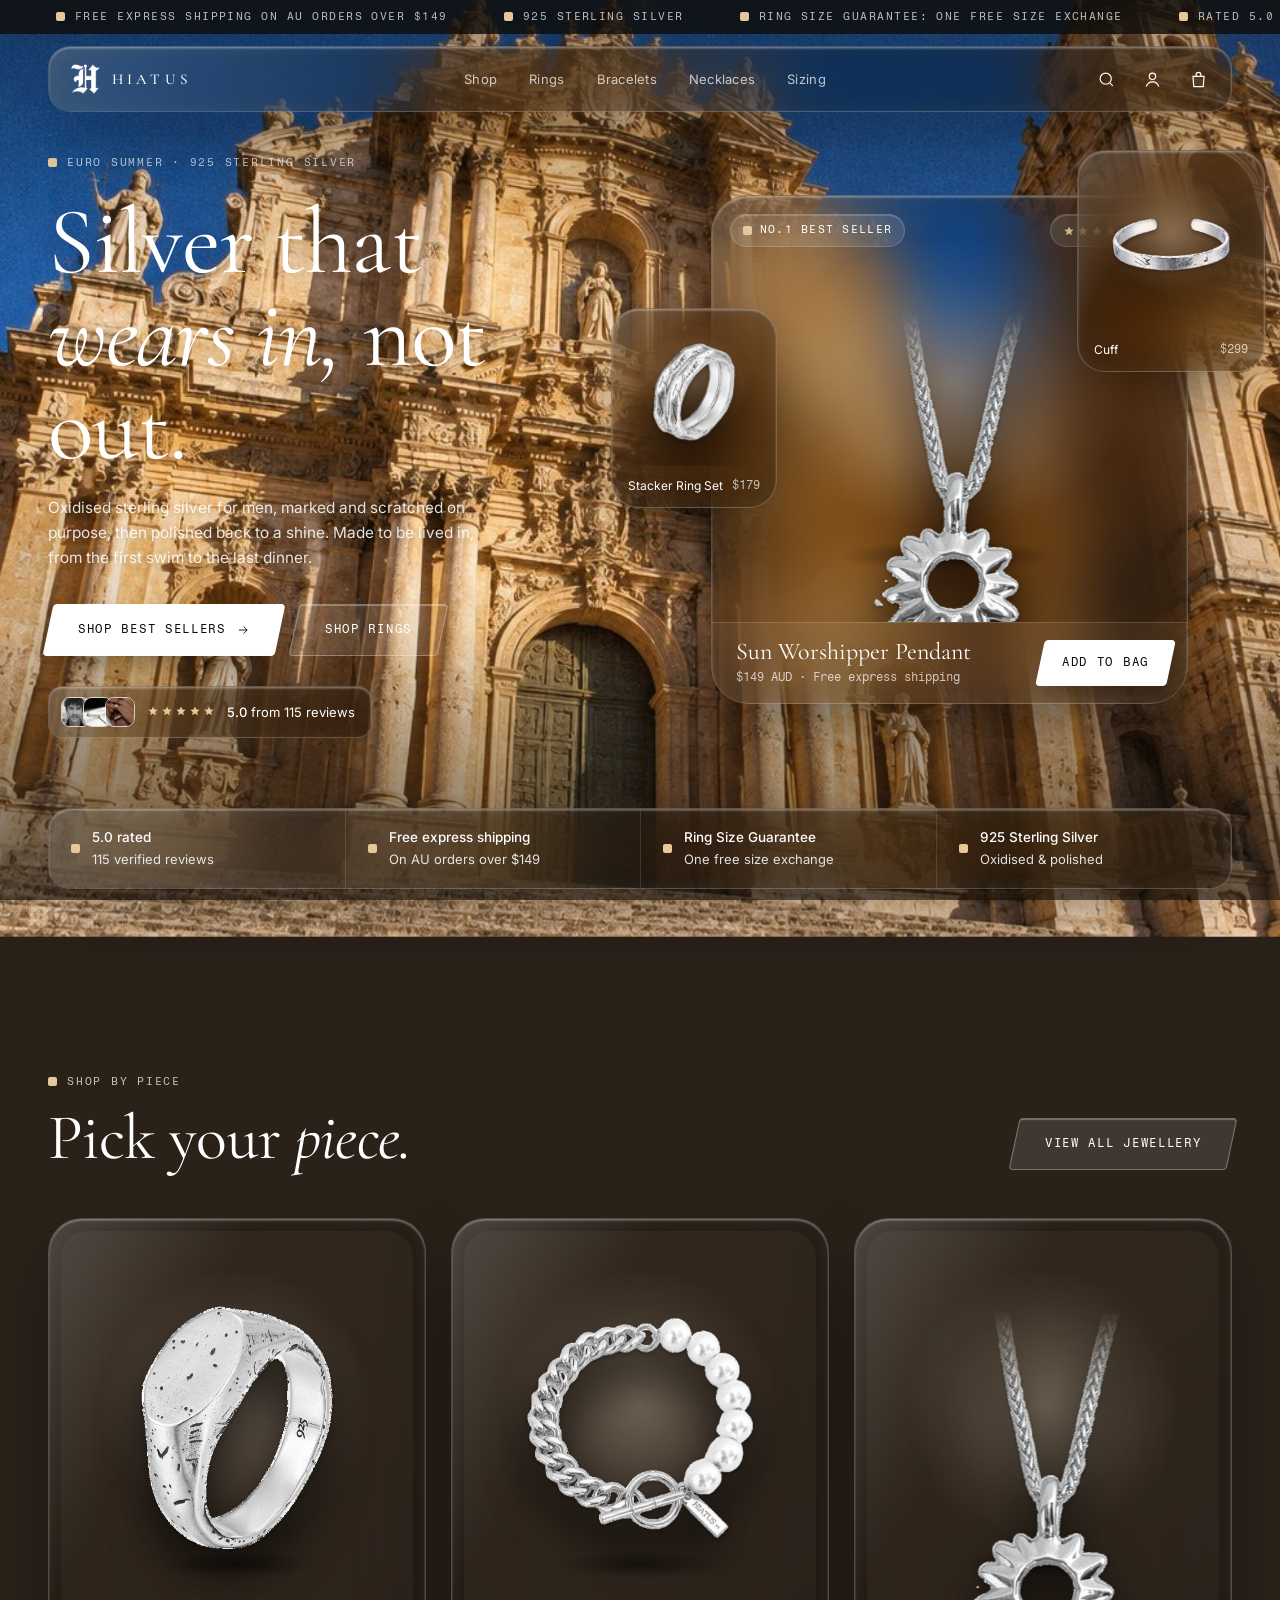
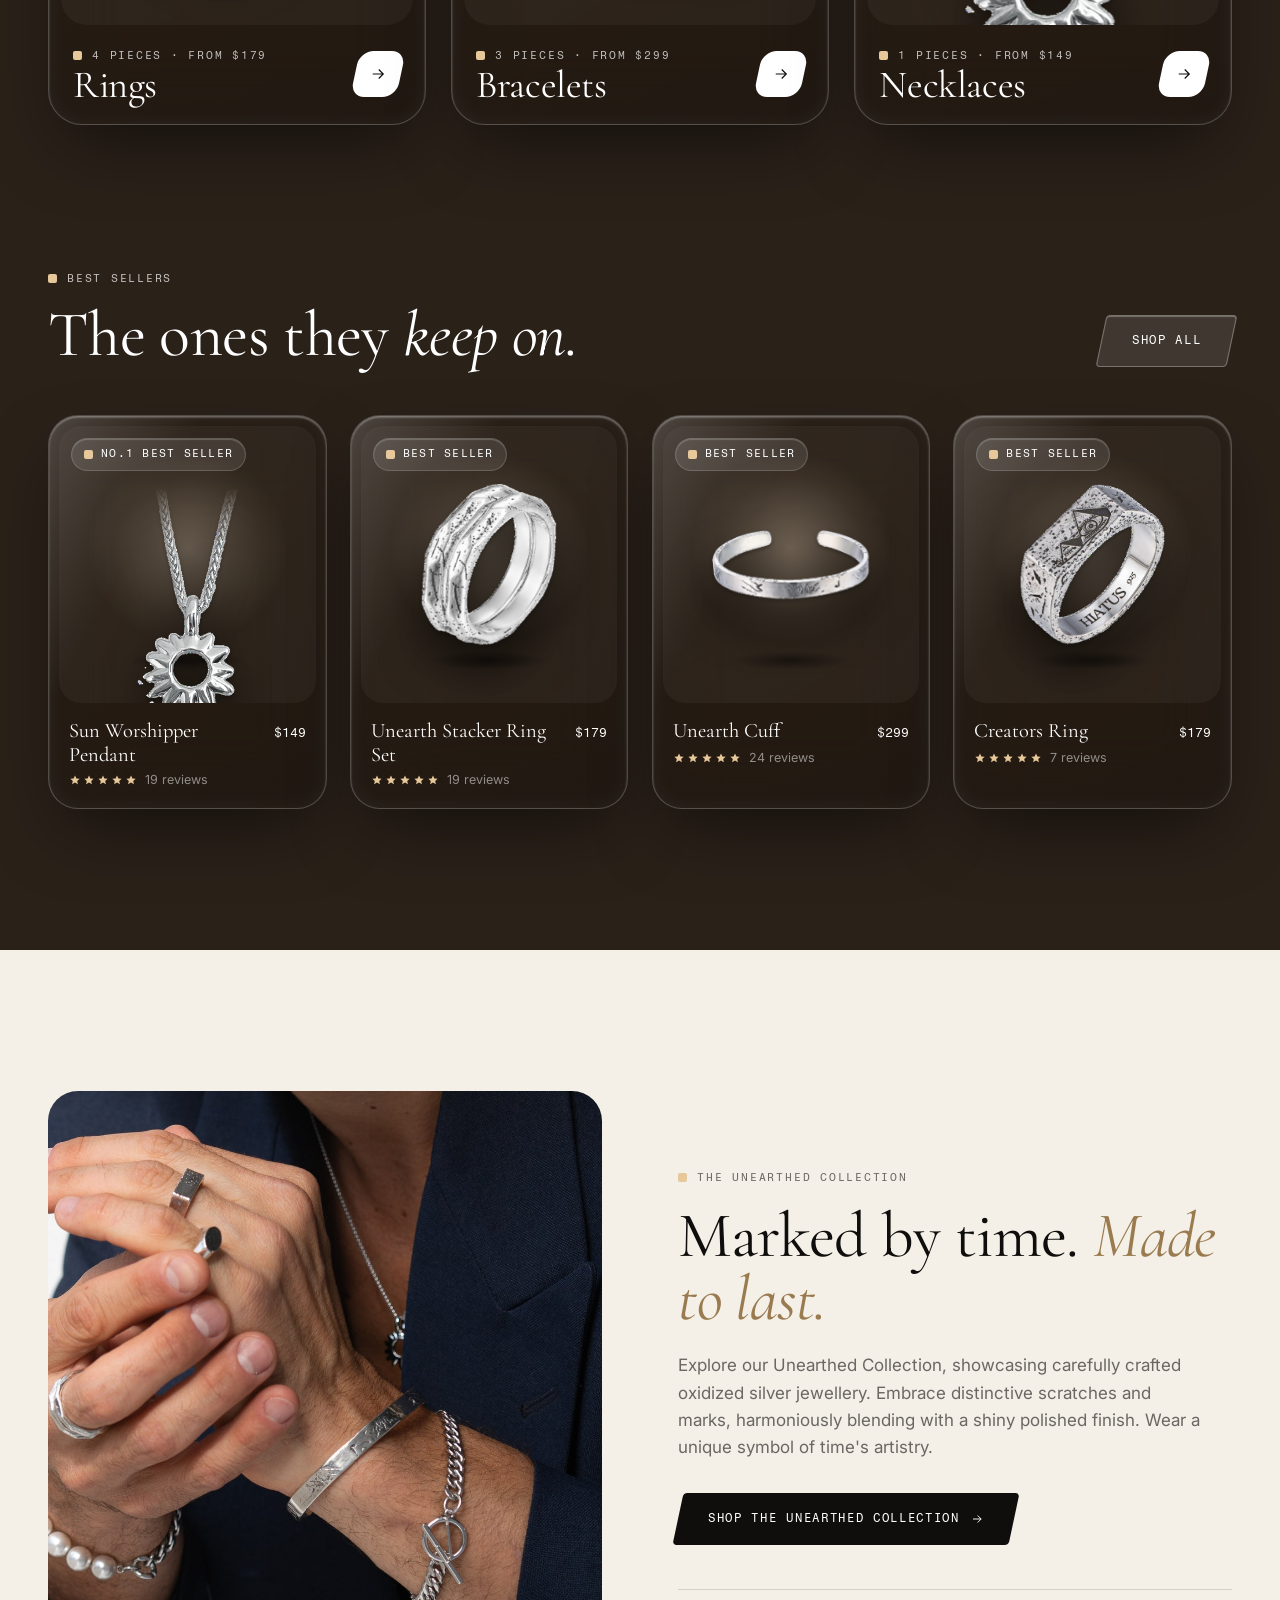
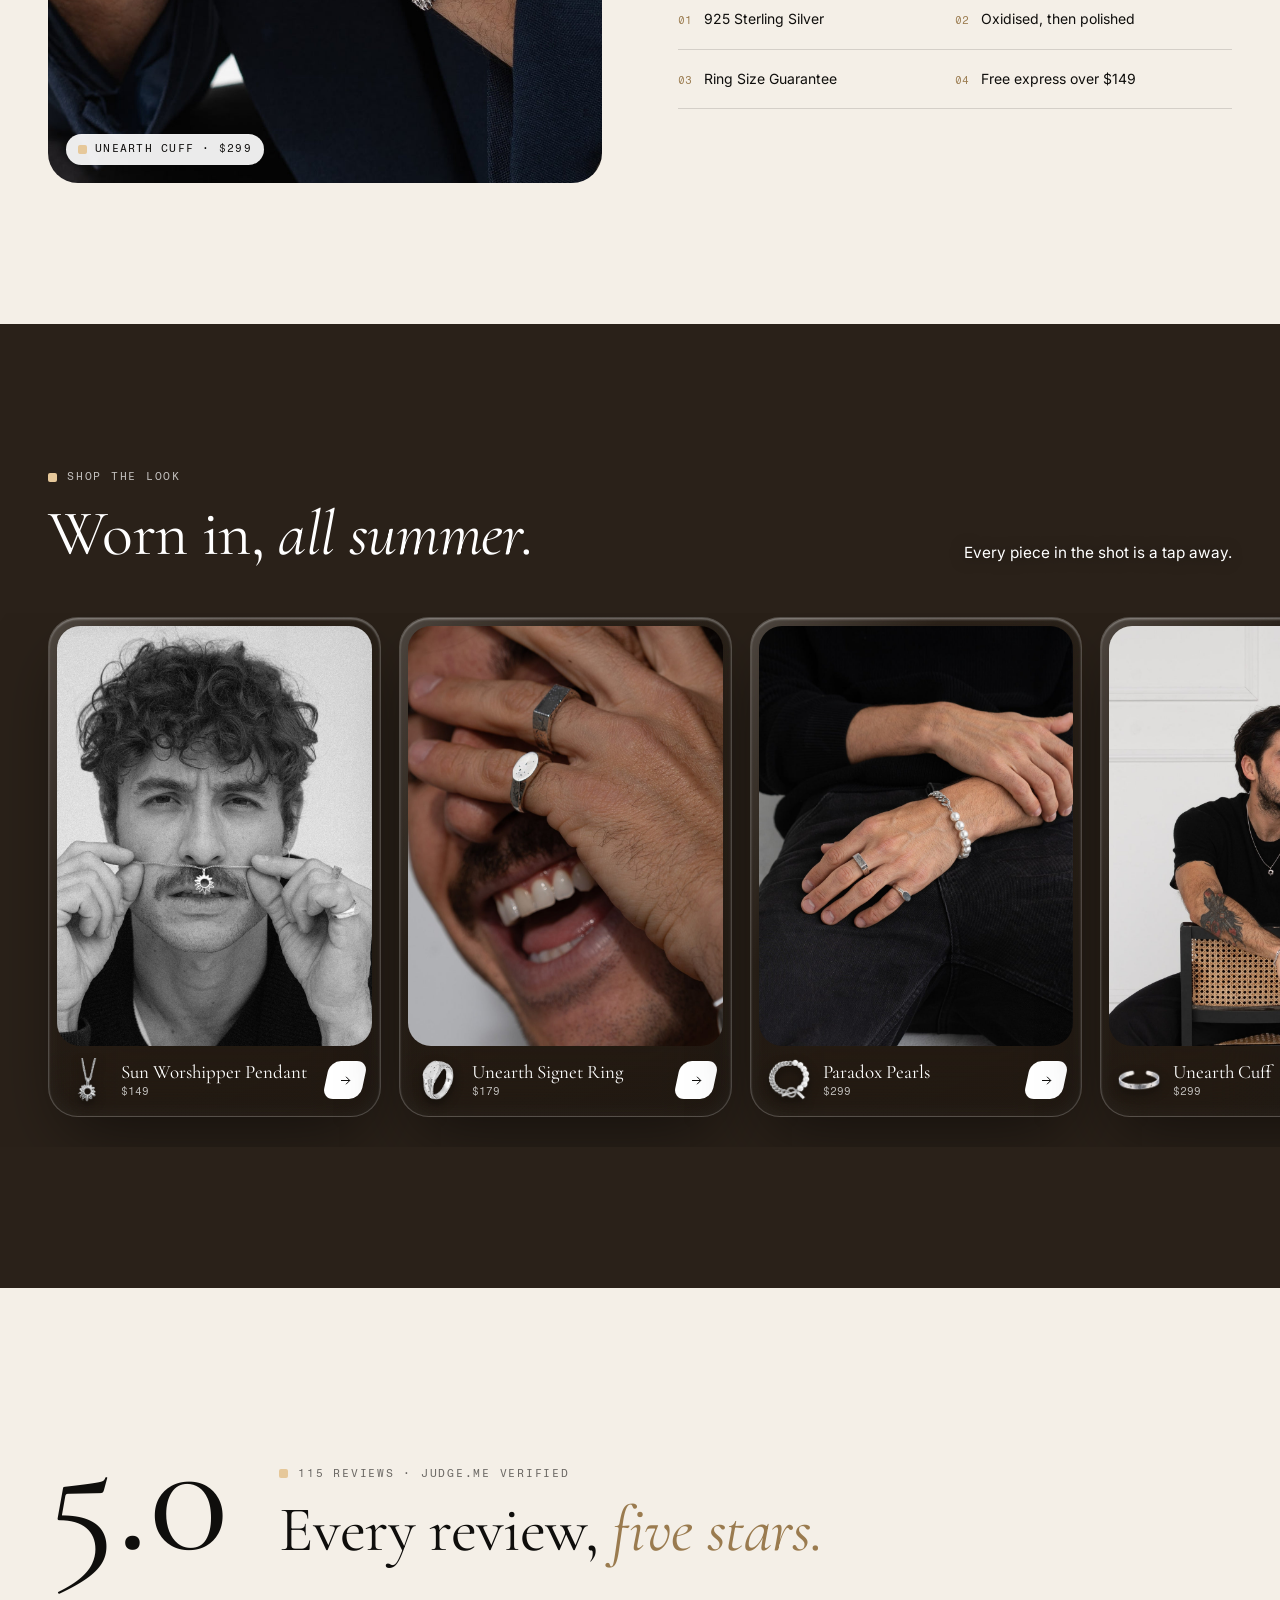
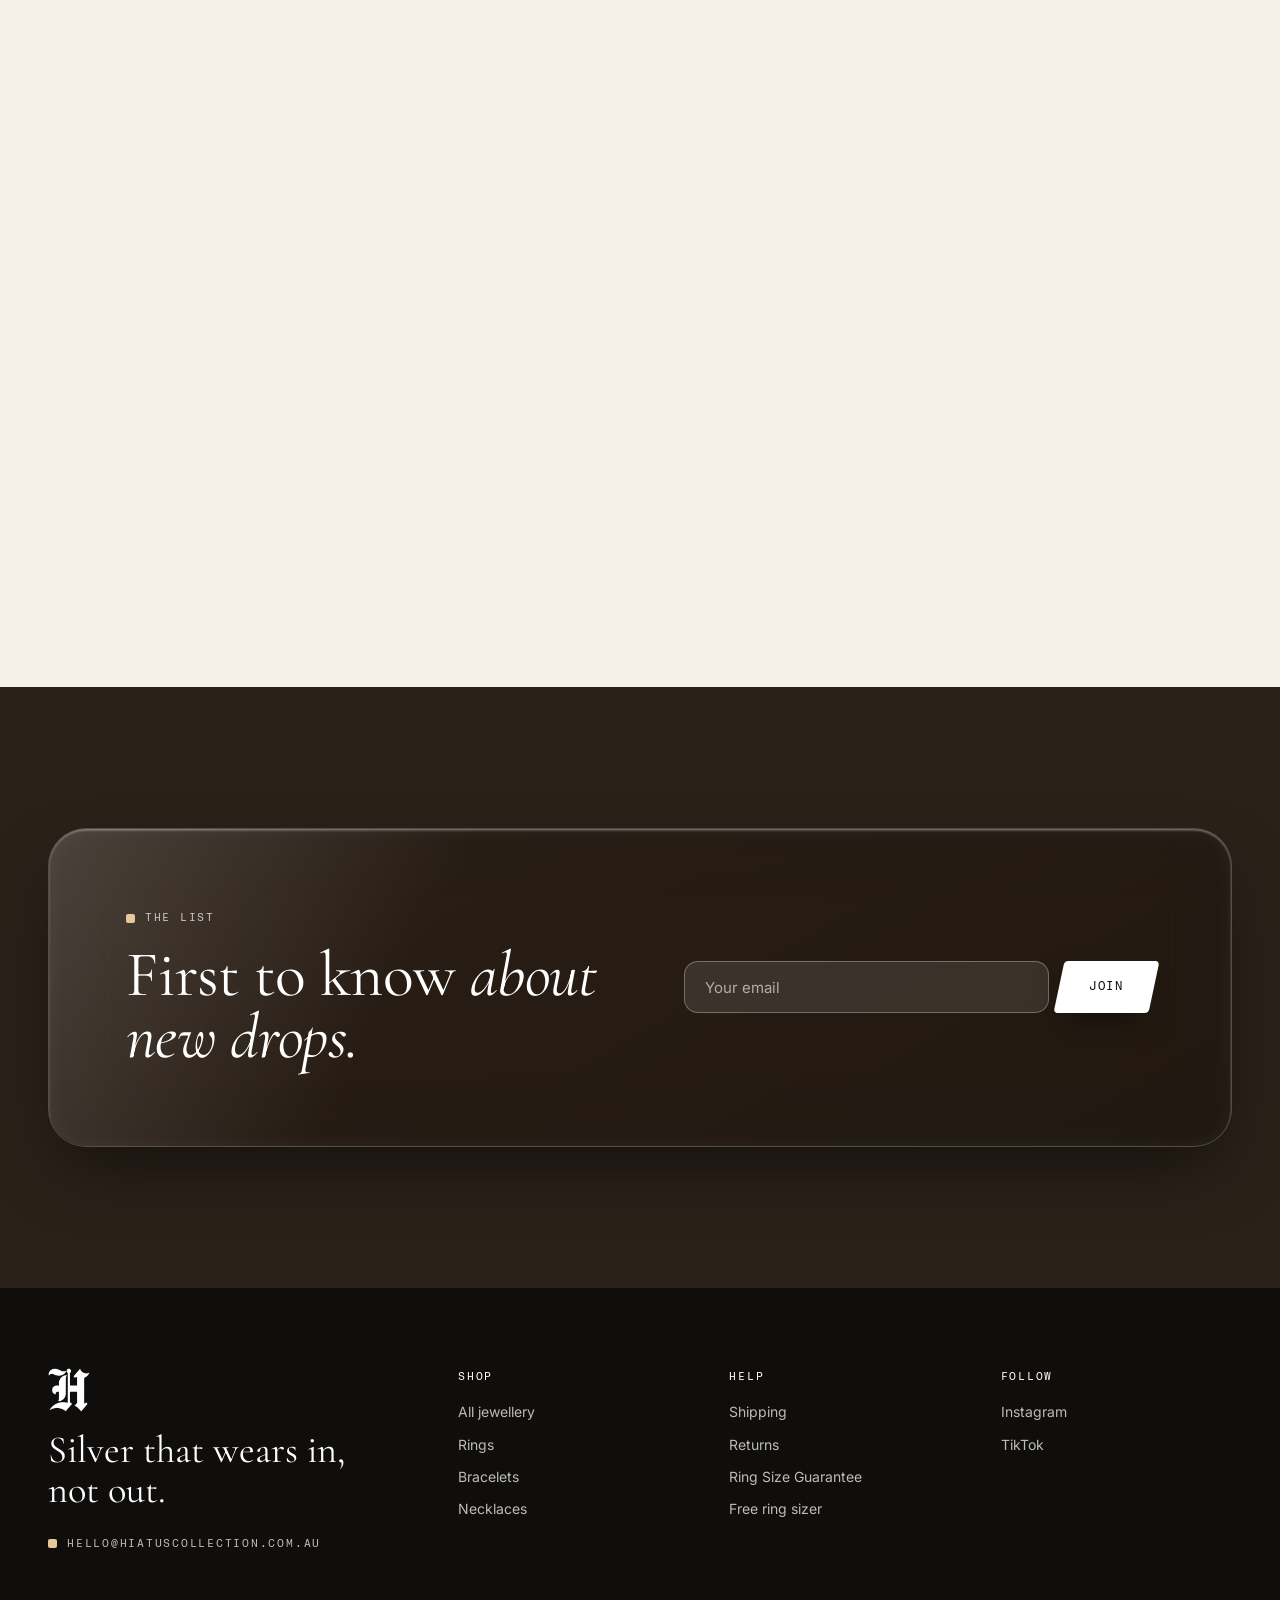
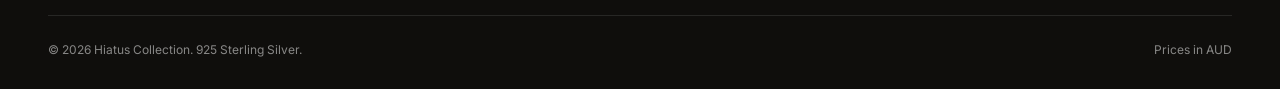
==== commit c4263f1e: "Keep the small ring box clear of the product name on laptop widths Co-Authored-By: Claude Opus 5.5 <" ====
--- a/index.html
+++ b/index.html
@@ -41,7 +41,7 @@
   .stage .mini .lbl { display: flex; justify-content: space-between; padding: 10px 8px 4px; font-size: 12px; }
   .stage .mini .lbl span:last-child { font-family: var(--mono); color: var(--white-70); }
   .stage .m1 { top: -2%; right: -6%; }
-  .stage .m2 { top: 44%; left: -12%; width: 30%; }
+  .stage .m2 { top: 26%; left: -12%; width: 30%; }
 
   .trust { margin-top: clamp(40px, 6vw, 70px); display: grid; grid-template-columns: repeat(4, 1fr); border-radius: 22px; }
   .trust > div { padding: 18px 22px; display: flex; gap: 12px; align-items: center; font-size: 13px; color: rgba(255,255,255,.86); }
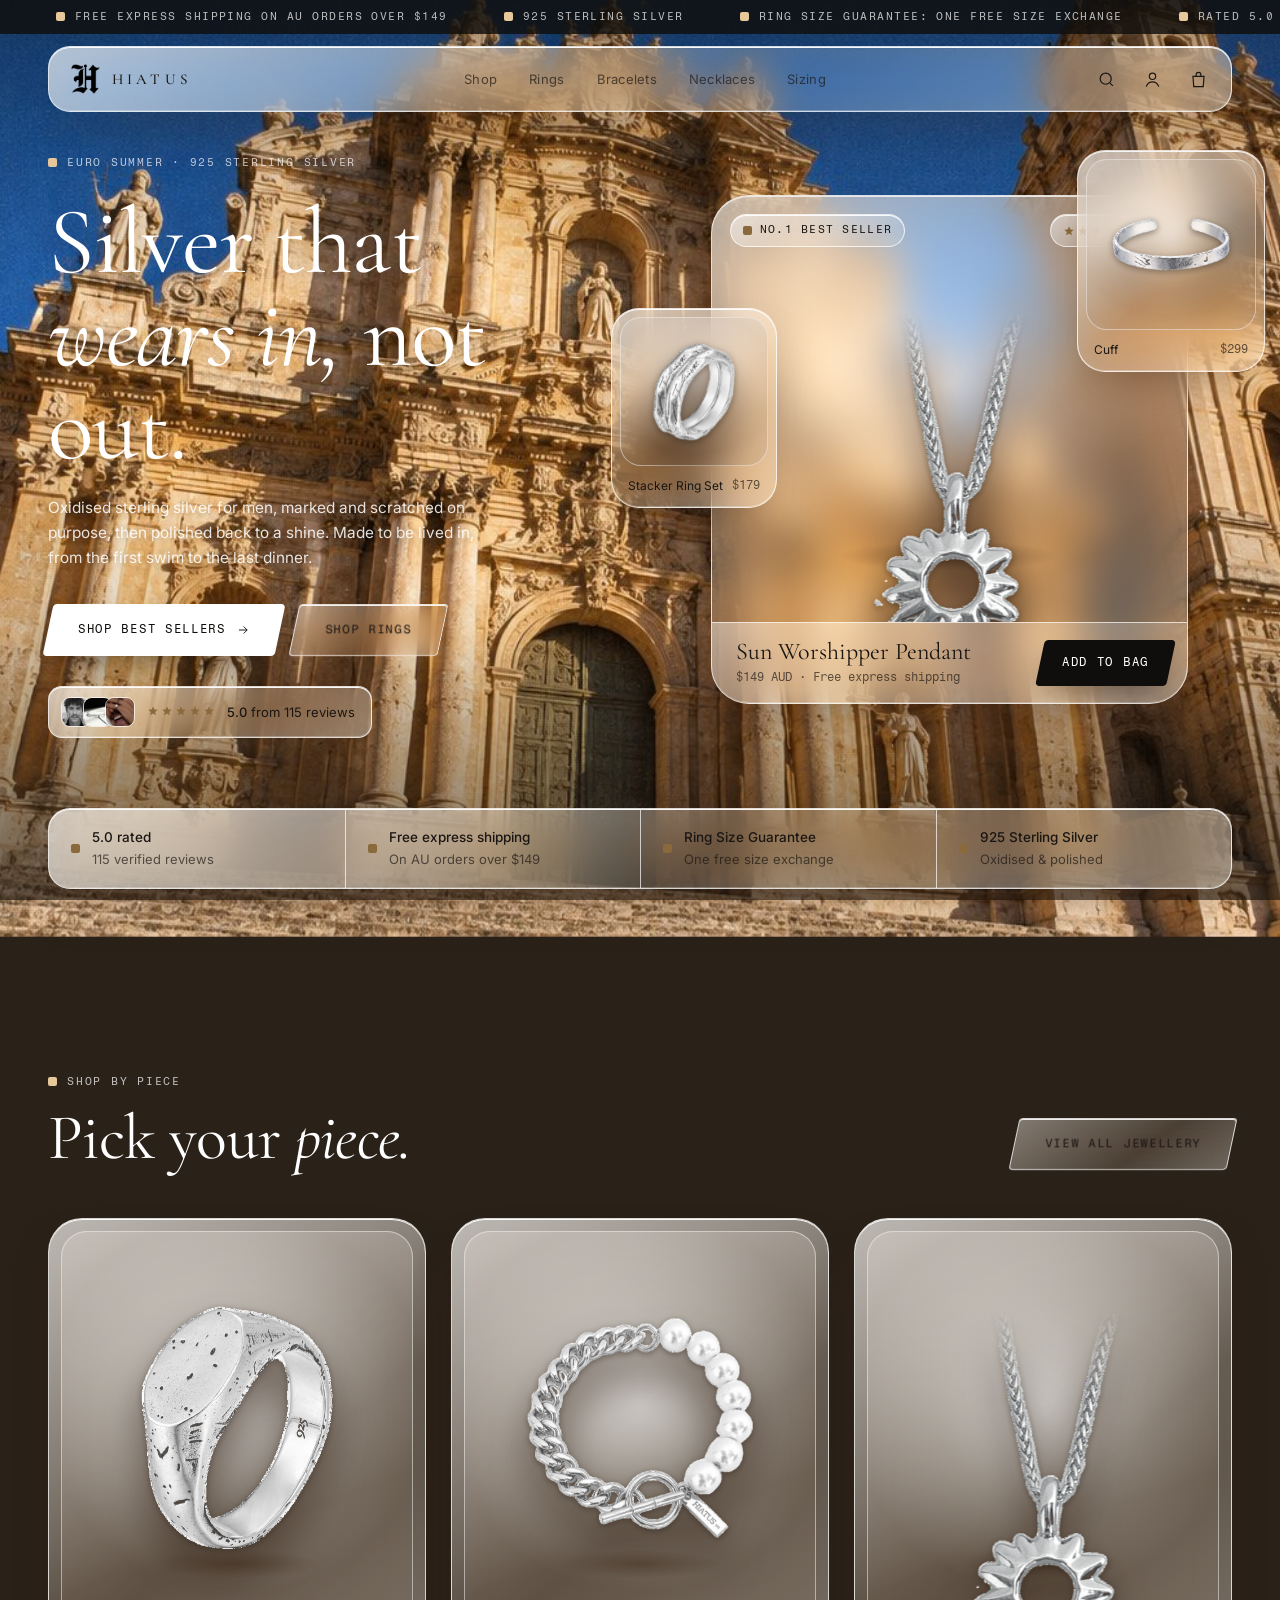
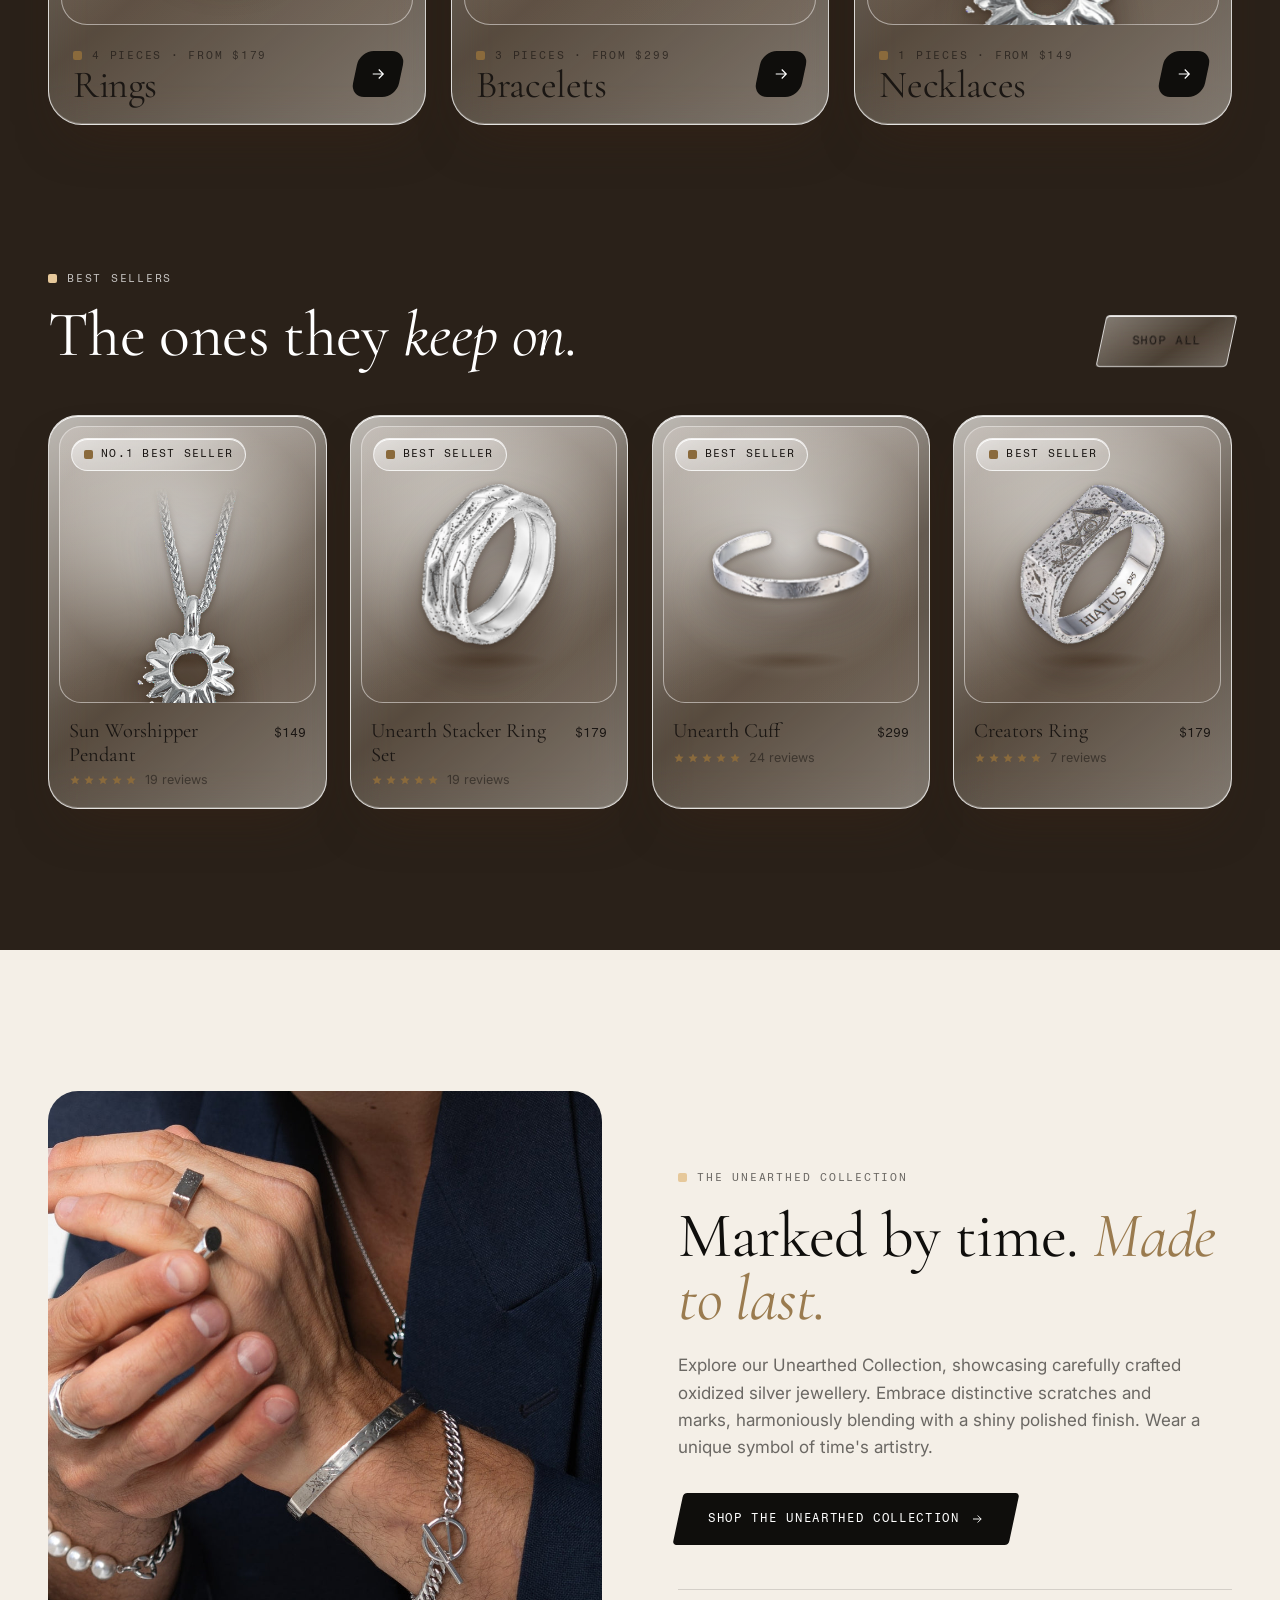
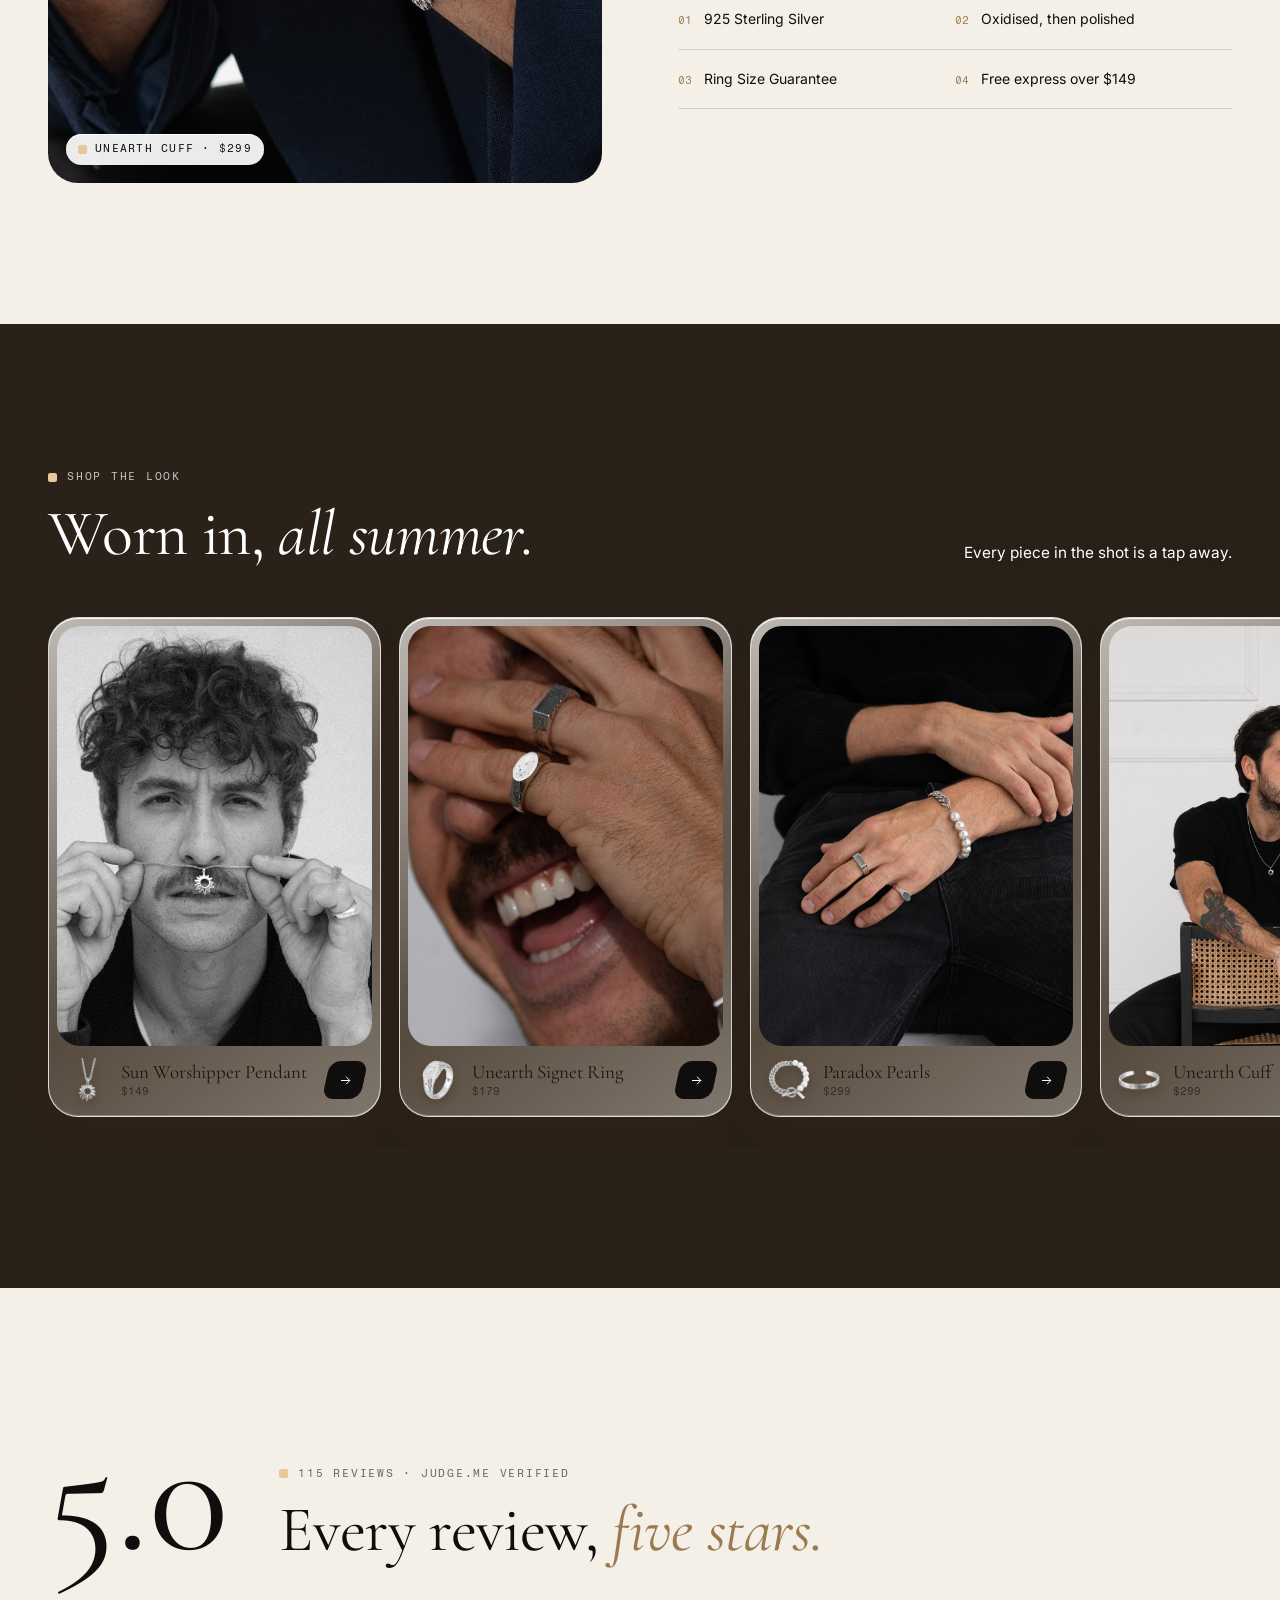
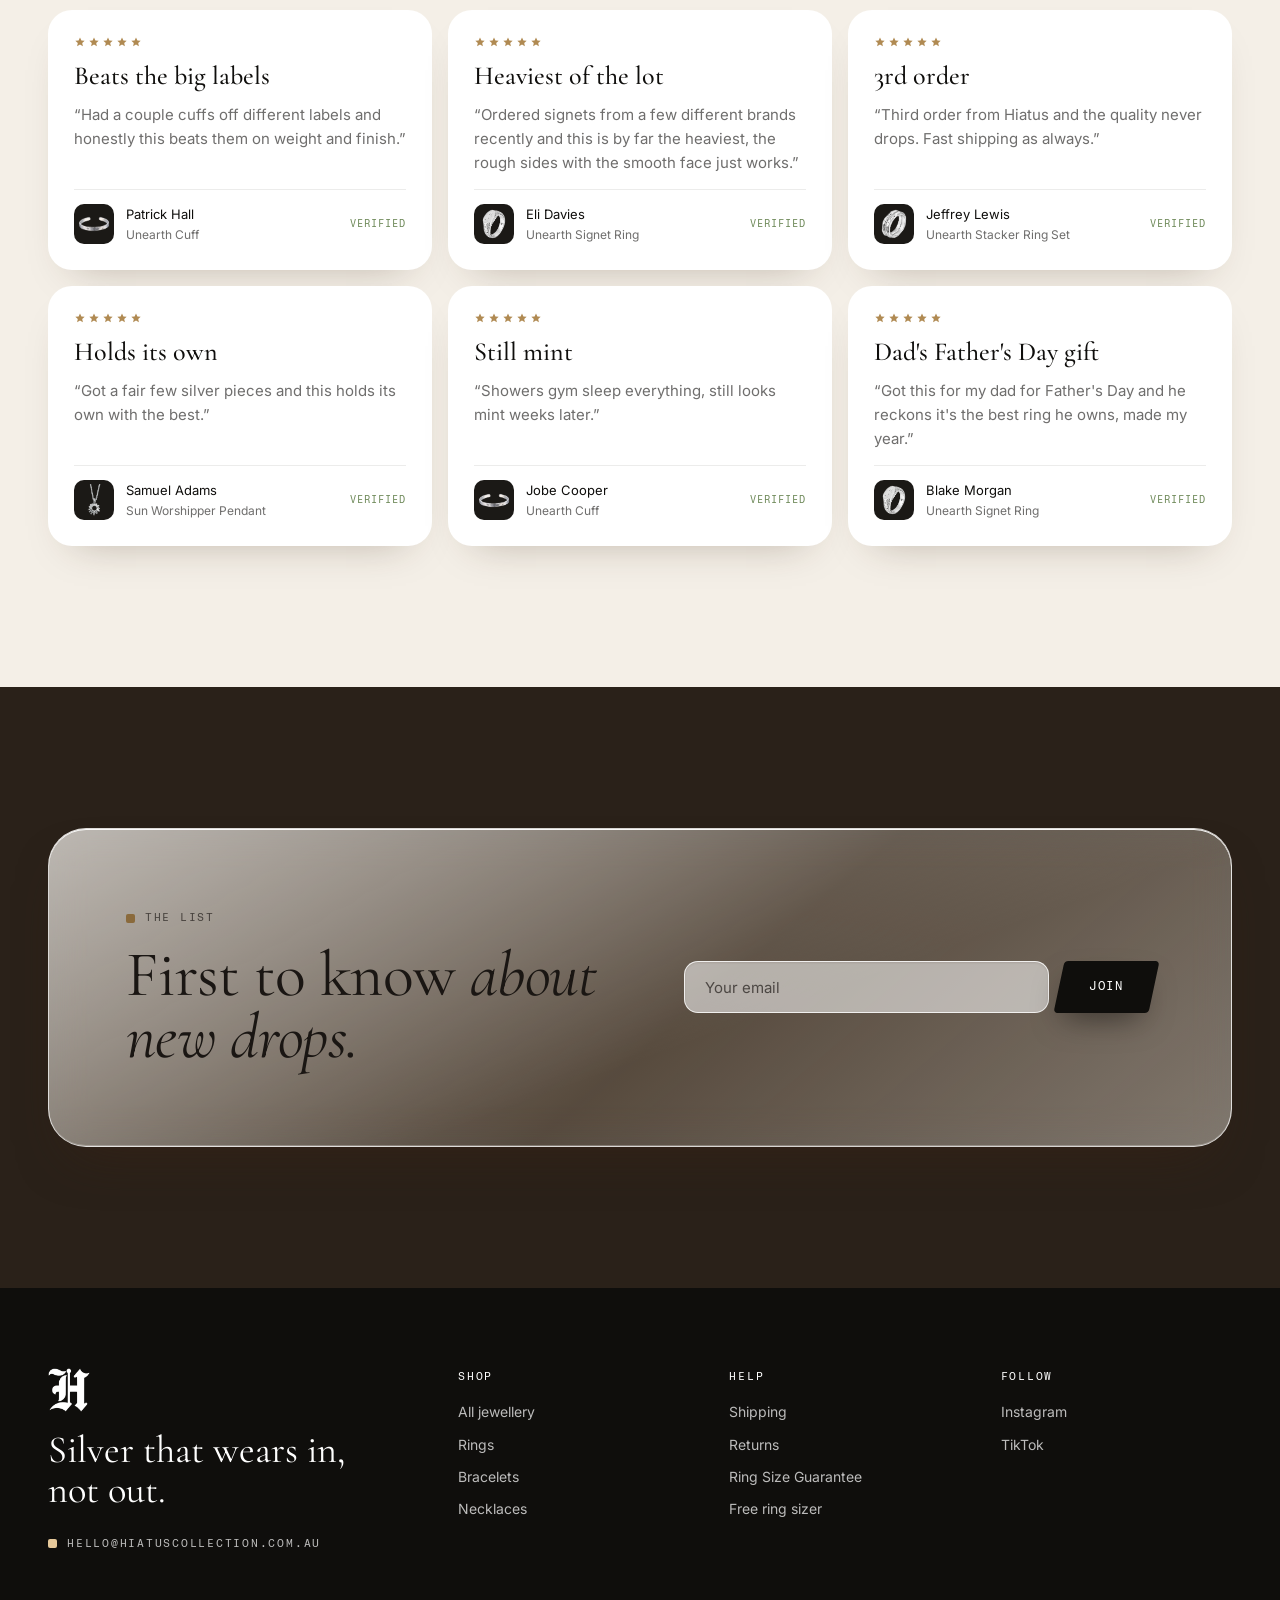
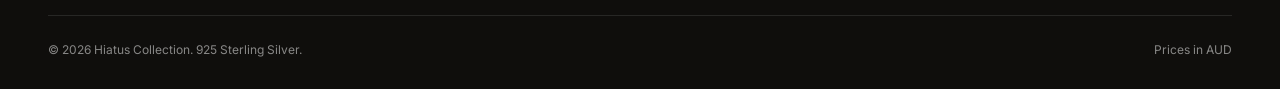
==== commit 62f42b2e: "Switch to the Speedy Needle milky glass: light cream wash, white rim, ink text Co-Authored-By: Claud" ====
--- a/index.html
+++ b/index.html
@@ -31,12 +31,12 @@
   .stage .main .jbox { flex: 1; aspect-ratio: auto; border-radius: 0; }
   .stage .main .jbox .piece { width: 52%; height: 64%; margin-top: 30px; }
   .stage .main .top { position: absolute; top: 18px; left: 18px; right: 18px; display: flex; justify-content: space-between; z-index: 3; }
-  .stage .buy { display: flex; justify-content: space-between; align-items: center; gap: 14px; padding: 16px 16px 16px 24px; border-top: 1px solid rgba(255,255,255,.14); background: rgba(255,255,255,.05); }
+  .stage .buy { display: flex; justify-content: space-between; align-items: center; gap: 14px; padding: 16px 16px 16px 24px; border-top: 1px solid rgba(255,255,255,.7); background: linear-gradient(160deg, rgba(255,255,255,.4), rgba(255,255,255,.1) 80%); }
   .stage .buy .n { font-family: var(--serif); font-size: 24px; line-height: 1.05; }
   .stage .buy .p { font-family: var(--mono); font-size: 12px; color: var(--white-70); margin-top: 4px; }
   .stage .buy .btn { height: 46px; padding: 0 22px; }
   .stage .mini { position: absolute; width: 34%; border-radius: 28px; padding: 8px; }
-  .stage .mini .jbox { border-radius: 21px; aspect-ratio: 1; }
+  .stage .mini .jbox { border-radius: 21px; aspect-ratio: 1; background: linear-gradient(160deg, rgba(255,255,255,.35), rgba(255,255,255,.05) 70%); box-shadow: inset 0 0 0 1px rgba(255,255,255,.55); }
   .stage .mini .jbox .piece { width: 74%; height: 74%; }
   .stage .mini .lbl { display: flex; justify-content: space-between; padding: 10px 8px 4px; font-size: 12px; }
   .stage .mini .lbl span:last-child { font-family: var(--mono); color: var(--white-70); }
@@ -44,9 +44,9 @@
   .stage .m2 { top: 26%; left: -12%; width: 30%; }
 
   .trust { margin-top: clamp(40px, 6vw, 70px); display: grid; grid-template-columns: repeat(4, 1fr); border-radius: 22px; }
-  .trust > div { padding: 18px 22px; display: flex; gap: 12px; align-items: center; font-size: 13px; color: rgba(255,255,255,.86); }
-  .trust > div + div { border-left: 1px solid rgba(255,255,255,.12); }
-  .trust b { display: block; font-weight: 500; color: #fff; font-size: 13.5px; }
+  .trust > div { padding: 18px 22px; display: flex; gap: 12px; align-items: center; font-size: 13px; color: var(--ink-soft); }
+  .trust > div + div { border-left: 1px solid rgba(255,255,255,.7); }
+  .trust b { display: block; font-weight: 500; color: var(--ink-on-glass); font-size: 13.5px; }
 
   @media (max-width: 960px) {
     .hero { padding-top: 130px; }
@@ -54,7 +54,7 @@
     .stage { justify-self: center; max-width: 520px; margin-top: 10px; }
     .trust { grid-template-columns: 1fr 1fr; }
     .trust > div:nth-child(3) { border-left: 0; }
-    .trust > div:nth-child(n+3) { border-top: 1px solid rgba(255,255,255,.12); }
+    .trust > div:nth-child(n+3) { border-top: 1px solid rgba(255,255,255,.7); }
   }
   @media (max-width: 520px) {
     .stage { aspect-ratio: 1 / 1.3; }
@@ -72,14 +72,14 @@
   .cats { display: grid; grid-template-columns: repeat(3, 1fr); gap: clamp(14px, 2vw, 26px); }
   .cat { border-radius: 34px; padding: 12px; display: flex; flex-direction: column; transition: translate .5s var(--ease); }
   .cat:hover { translate: 0 -6px; }
-  .cat .jbox { aspect-ratio: 1 / 1.12; border-radius: 26px; background: rgba(255,255,255,.04); }
+  .cat .jbox { aspect-ratio: 1 / 1.12; border-radius: 26px; background: linear-gradient(160deg, rgba(255,255,255,.35), rgba(255,255,255,.05) 70%); box-shadow: inset 0 0 0 1px rgba(255,255,255,.55); }
   .cat .jbox .piece { width: 70%; height: 70%; transition: scale .6s var(--ease); }
   .cat:hover .jbox .piece { scale: 1.06; }
   .cat .foot { display: flex; justify-content: space-between; align-items: center; padding: 18px 12px 8px; }
   .cat .foot .display { font-size: clamp(30px, 3vw, 44px); }
-  .cat .go { width: 46px; height: 46px; border-radius: 14px; display: grid; place-items: center; background: #fff; color: var(--ink); transform: skewX(-12deg); transition: background .2s; }
+  .cat .go { width: 46px; height: 46px; border-radius: 14px; display: grid; place-items: center; background: var(--ink); color: #fff; transform: skewX(-12deg); transition: background .2s; }
   .cat .go svg { width: 18px; transform: skewX(12deg); }
-  .cat:hover .go { background: var(--gold); }
+  .cat:hover .go { background: #3a3129; }
   @media (max-width: 820px) {
     .cats { grid-template-columns: 1fr; }
     .cat { flex-direction: row; align-items: center; padding: 8px; border-radius: 26px; }
@@ -107,10 +107,10 @@
   .shot .im img { width: 100%; height: 100%; object-fit: cover; transition: scale .8s var(--ease); }
   .shot:hover .im img { scale: 1.05; }
   .shot .tagrow { display: flex; align-items: center; gap: 12px; padding: 12px 8px 6px; }
-  .shot .tagrow img { width: 44px; height: 44px; object-fit: contain; filter: drop-shadow(0 4px 5px rgba(0,0,0,.5)); }
+  .shot .tagrow img { width: 44px; height: 44px; object-fit: contain; filter: drop-shadow(0 4px 5px rgba(50,32,18,.4)); }
   .shot .tagrow div { flex: 1; font-family: var(--serif); font-size: 19px; line-height: 1.1; }
   .shot .tagrow small { display: block; font-family: var(--mono); font-size: 11px; color: var(--white-70); margin-top: 3px; }
-  .shot .tagrow .go { width: 38px; height: 38px; border-radius: 11px; display: grid; place-items: center; background: #fff; color: var(--ink); transform: skewX(-12deg); }
+  .shot .tagrow .go { width: 38px; height: 38px; border-radius: 11px; display: grid; place-items: center; background: var(--ink); color: #fff; transform: skewX(-12deg); }
   .shot .tagrow .go svg { width: 15px; transform: skewX(12deg); }
 
   /* ---------- REVIEWS ---------- */
@@ -131,8 +131,8 @@
   /* ---------- JOIN ---------- */
   .join { border-radius: 38px; padding: clamp(30px, 6vw, 80px); display: grid; grid-template-columns: 1.1fr 1fr; gap: 40px; align-items: center; }
   .join form { display: flex; gap: 10px; flex-wrap: wrap; }
-  .join input { flex: 1; min-width: 220px; height: 52px; padding: 0 20px; border-radius: 14px; border: 1px solid rgba(255,255,255,.3); background: rgba(255,255,255,.1); color: #fff; font: inherit; }
-  .join input::placeholder { color: rgba(255,255,255,.6); }
+  .join input { flex: 1; min-width: 220px; height: 52px; padding: 0 20px; border-radius: 14px; border: 1px solid rgba(255,255,255,.8); background: rgba(255,255,255,.55); box-shadow: inset 0 1px 2px rgba(60,35,20,.12); color: var(--ink-on-glass); font: inherit; }
+  .join input::placeholder { color: var(--ink-soft); }
   @media (max-width: 820px) { .join { grid-template-columns: 1fr; } .join form .btn { width: 100%; } }
 </style>
 </head>
--- a/css/style.css
+++ b/css/style.css
@@ -1,7 +1,8 @@
 /* ==========================================================================
    HIATUS COLLECTION — Euro Summer glass store
-   Glass recipe adapted from dashbordv11: low tint, heavy blur, 200%+ saturation,
-   bright inset top edge, deep soft drop shadow.
+   Glass recipe from the Speedy Needle redesign: a milky bright-dim-bright cream wash,
+   crisp white rim, white hairlines top AND bottom, 18-22px blur at 150-160% saturation.
+   Text on glass is ink, never white.
    Rule: never nest a backdrop-filter inside another, and never put opacity,
    filter or clip-path on an ancestor of a glass element (it kills the blur).
    ========================================================================== */
@@ -16,14 +17,17 @@
   --white-50: rgba(255, 255, 255, .5);
   --gold: #e6c89a;
 
-  --glass-tint: linear-gradient(150deg, rgba(34, 30, 26, .34) 0%, rgba(18, 16, 14, .46) 100%);
-  --glass-tint-light: linear-gradient(150deg, rgba(255, 255, 255, .16) 0%, rgba(255, 255, 255, .06) 100%);
-  --glass-blur: blur(34px) saturate(165%);
-  --glass-edge: 1px solid rgba(255, 255, 255, .22);
+  --glass-tint: linear-gradient(140deg, rgba(255, 252, 245, .52) 0%, rgba(255, 247, 232, .2) 55%, rgba(255, 252, 245, .4) 100%);
+  --glass-tint-light: linear-gradient(140deg, rgba(255, 252, 245, .62) 0%, rgba(255, 246, 230, .28) 55%, rgba(255, 252, 245, .48) 100%);
+  --glass-blur: blur(20px) saturate(155%);
+  --glass-edge: 1px solid rgba(255, 255, 255, .75);
   --glass-shadow:
-    0 30px 70px -18px rgba(0, 0, 0, .55),
-    inset 0 1.5px 2px 0 rgba(255, 255, 255, .35),
-    inset 0 0 22px 0 rgba(255, 255, 255, .05);
+    inset 0 1px 0 rgba(255, 255, 255, .95),
+    inset 0 -1px 0 rgba(255, 255, 255, .25),
+    0 26px 52px -24px rgba(60, 35, 20, .55);
+  --ink-on-glass: #1a1613;
+  --ink-soft: rgba(26, 22, 19, .68);
+  --bronze: #8a6a3c;
 
   --serif: 'Cormorant Garamond', 'Times New Roman', serif;
   --sans: 'Inter', -apple-system, 'Segoe UI', Roboto, sans-serif;
@@ -105,21 +109,25 @@
   border-radius: var(--r-lg);
   box-shadow: var(--glass-shadow);
   isolation: isolate;
+  color: var(--ink-on-glass);
+  /* anything inside glass that asked for soft white now gets soft ink */
+  --white-70: var(--ink-soft);
+  --white-50: rgba(26, 22, 19, .55);
 }
 .glass.light { background: var(--glass-tint-light); }
 /* top-left sheen like light catching a pane */
 .glass::before {
   content: ''; position: absolute; inset: 0; border-radius: inherit; pointer-events: none; z-index: 0;
-  background: linear-gradient(118deg, rgba(255, 255, 255, .16) 0%, rgba(255, 255, 255, 0) 32%);
+  background: linear-gradient(160deg, rgba(255, 255, 255, .35), rgba(255, 255, 255, 0) 60%);
 }
 .glass > * { position: relative; z-index: 1; }
 /* chips that sit INSIDE glass: tint only, no blur (nested blur breaks) */
 .chip {
   display: inline-flex; align-items: center; gap: 8px;
   padding: 7px 12px; border-radius: 999px;
-  background: rgba(255, 255, 255, .1);
-  border: 1px solid rgba(255, 255, 255, .16);
-  box-shadow: inset 0 1px 1px rgba(255, 255, 255, .2);
+  background: linear-gradient(160deg, rgba(255, 255, 255, .55), rgba(255, 255, 255, .15) 80%);
+  border: 1px solid rgba(255, 255, 255, .7);
+  box-shadow: inset 0 1px 0 rgba(255, 255, 255, .9);
   font-family: var(--mono); font-size: 10.5px; letter-spacing: .12em; text-transform: uppercase;
   white-space: nowrap;
 }
@@ -134,19 +142,19 @@
 }
 .jbox .glow { /* soft spotlight behind the piece */
   position: absolute; inset: 0; z-index: 0;
-  background: radial-gradient(52% 46% at 50% 44%, rgba(255, 236, 210, .3) 0%, rgba(255, 236, 210, .06) 55%, transparent 75%);
+  background: radial-gradient(55% 48% at 50% 44%, rgba(255, 255, 255, .55) 0%, rgba(255, 250, 240, .18) 55%, rgba(90, 60, 35, .1) 100%);
 }
 .jbox .piece {
   position: relative; z-index: 2;
   width: 66%; height: 66%; object-fit: contain;
-  filter: drop-shadow(0 26px 22px rgba(0, 0, 0, .5)) drop-shadow(0 2px 2px rgba(0, 0, 0, .35));
+  filter: drop-shadow(0 24px 20px rgba(50, 32, 18, .42)) drop-shadow(0 2px 3px rgba(30, 20, 12, .45));
   animation: float 6.5s ease-in-out infinite;
   will-change: transform;
 }
 .jbox .shadow {
   position: absolute; z-index: 1; left: 50%; bottom: 12%;
   width: 46%; height: 7%; translate: -50% 0;
-  background: radial-gradient(closest-side, rgba(0, 0, 0, .45), transparent);
+  background: radial-gradient(closest-side, rgba(60, 38, 20, .38), transparent);
   animation: shadow 6.5s ease-in-out infinite;
 }
 /* pendant chains are cropped in the packshot: fade the top so it hangs from nowhere */
@@ -184,7 +192,7 @@
   border: 1px solid rgba(255, 255, 255, .3);
   box-shadow: inset 0 1px 1px rgba(255, 255, 255, .3);
 }
-.btn-glass:hover { background: rgba(255, 255, 255, .2); }
+.btn-glass:hover { background: rgba(255, 255, 255, .6); }
 .btn-block { width: 100%; }
 .btn svg { width: 14px; height: 14px; }
 @media (max-width: 640px) { .btn-row .btn { width: 100%; } }
@@ -218,22 +226,22 @@
 .nav { display: flex; gap: 4px; }
 .nav a, .nav button {
   position: relative; padding: 10px 14px; border-radius: 12px;
-  font-size: 13px; letter-spacing: .02em; color: var(--white-70);
+  font-size: 13px; letter-spacing: .02em; color: var(--ink-soft);
   transition: color .2s, background .2s;
 }
-.nav a:hover, .nav button:hover, .nav .active { color: var(--white); background: rgba(255, 255, 255, .08); }
-.nav .active::after { content: ''; position: absolute; left: 50%; bottom: 3px; width: 4px; height: 4px; margin-left: -2px; border-radius: 1px; background: var(--gold); }
+.nav a:hover, .nav button:hover, .nav .active { color: var(--ink-on-glass); background: rgba(255, 255, 255, .5); }
+.nav .active::after { content: ''; position: absolute; left: 50%; bottom: 3px; width: 4px; height: 4px; margin-left: -2px; border-radius: 1px; background: var(--bronze); }
 .hdr-actions { display: flex; justify-content: flex-end; align-items: center; gap: 4px; }
 .icon-btn {
   position: relative; width: 42px; height: 42px; border-radius: 13px;
-  display: grid; place-items: center; color: var(--white);
+  display: grid; place-items: center; color: inherit;
   transition: background .2s;
 }
-.icon-btn:hover { background: rgba(255, 255, 255, .1); }
+.icon-btn:hover { background: rgba(255, 255, 255, .5); }
 .icon-btn svg { width: 19px; height: 19px; }
 .bag-count {
   position: absolute; top: 5px; right: 4px; min-width: 17px; height: 17px; padding: 0 4px;
-  border-radius: 5px; background: var(--white); color: var(--ink);
+  border-radius: 5px; background: var(--ink); color: #fff;
   font-family: var(--mono); font-size: 10px; display: grid; place-items: center;
 }
 .bag-count:empty { display: none; }
@@ -251,11 +259,11 @@
 .header.scrolled ~ .mega { top: 80px; }
 .mega a.tile {
   border-radius: 20px; padding: 16px; display: flex; flex-direction: column; gap: 8px;
-  background: rgba(255, 255, 255, .06); border: 1px solid rgba(255, 255, 255, .1);
+  background: linear-gradient(160deg, rgba(255, 255, 255, .4), rgba(255, 255, 255, .08) 75%); border: 1px solid rgba(255, 255, 255, .6);
   transition: background .25s;
 }
-.mega a.tile:hover { background: rgba(255, 255, 255, .13); }
-.mega .tile img { height: 120px; width: 100%; object-fit: contain; filter: drop-shadow(0 14px 12px rgba(0, 0, 0, .5)); transition: transform .5s var(--ease); }
+.mega a.tile:hover { background: rgba(255, 255, 255, .55); }
+.mega .tile img { height: 120px; width: 100%; object-fit: contain; filter: drop-shadow(0 12px 10px rgba(50, 32, 18, .4)); transition: transform .5s var(--ease); }
 .mega .tile:hover img { transform: translateY(-6px) rotate(-2deg); }
 .mega .tile b { font-family: var(--serif); font-weight: 500; font-size: 24px; }
 .mega .promo { border-radius: 20px; padding: 22px; background: rgba(255, 255, 255, .92); color: var(--ink); display: flex; flex-direction: column; justify-content: space-between; gap: 14px; }
@@ -267,7 +275,7 @@
   padding: 14px; border-radius: 24px; visibility: hidden;
 }
 .sheet.open { visibility: visible; }
-.sheet a { display: flex; justify-content: space-between; align-items: center; padding: 16px 14px; border-bottom: 1px solid rgba(255, 255, 255, .1); font-family: var(--serif); font-size: 26px; }
+.sheet a { display: flex; justify-content: space-between; align-items: center; padding: 16px 14px; border-bottom: 1px solid rgba(26, 22, 19, .1); font-family: var(--serif); font-size: 26px; }
 .sheet a:last-child { border: 0; }
 
 @media (max-width: 960px) {
@@ -297,7 +305,7 @@
 @media (max-width: 820px) { .grid { grid-template-columns: repeat(2, 1fr); } }
 
 .card { display: flex; flex-direction: column; padding: 10px; border-radius: 30px; }
-.card .jbox { border-radius: 22px; background: rgba(255, 255, 255, .04); }
+.card .jbox { border-radius: 22px; background: linear-gradient(160deg, rgba(255, 255, 255, .35), rgba(255, 255, 255, .05) 70%); box-shadow: inset 0 0 0 1px rgba(255, 255, 255, .55); }
 .card .alt {
   position: absolute; inset: 0; z-index: 3; width: 100%; height: 100%; object-fit: cover;
   visibility: hidden; clip-path: inset(0 0 100% 0); transition: clip-path .6s var(--ease), visibility 0s .6s;
@@ -307,13 +315,13 @@
 .card .quick {
   position: absolute; z-index: 4; left: 12px; right: 12px; bottom: 12px;
   height: 46px; border-radius: 14px;
-  background: rgba(255, 255, 255, .94); color: var(--ink);
+  background: var(--ink); color: #fff;
   font-family: var(--mono); font-size: 11px; letter-spacing: .14em; text-transform: uppercase;
   display: flex; align-items: center; justify-content: center; gap: 8px;
   translate: 0 140%; transition: translate .45s var(--ease), background .2s;
 }
 .card:hover .quick, .card:focus-within .quick { translate: 0 0; }
-.card .quick:hover { background: var(--gold); }
+.card .quick:hover { background: #3a3129; }
 .card .meta { padding: 16px 10px 8px; display: grid; gap: 4px; }
 .card .meta .row { display: flex; justify-content: space-between; align-items: baseline; gap: 12px; }
 .card .name { font-family: var(--serif); font-size: clamp(19px, 1.6vw, 23px); line-height: 1.15; }
@@ -334,6 +342,7 @@
 /* ---------- Cart drawer ---------- */
 .scrim { position: fixed; inset: 0; z-index: 90; background: rgba(10, 8, 6, .35); visibility: hidden; }
 .scrim.open { visibility: visible; }
+.drawer.glass { background: linear-gradient(140deg, rgba(255, 252, 245, .8) 0%, rgba(255, 247, 232, .62) 55%, rgba(255, 252, 245, .74) 100%); }
 .drawer {
   position: fixed; z-index: 95; top: 12px; right: 12px; bottom: 12px;
   width: min(440px, calc(100% - 24px));
@@ -344,21 +353,21 @@
 .drawer.open { translate: 0 0; visibility: visible; }
 .drawer-hd { display: flex; justify-content: space-between; align-items: center; padding: 22px 22px 14px; }
 .drawer-hd .display { font-size: 32px; }
-.ship { margin: 0 22px; padding: 14px 16px; border-radius: 16px; background: rgba(255, 255, 255, .08); border: 1px solid rgba(255, 255, 255, .12); font-size: 13px; }
-.ship .bar { height: 4px; margin-top: 10px; border-radius: 2px; background: rgba(255, 255, 255, .14); overflow: hidden; }
-.ship .bar i { display: block; height: 100%; background: var(--gold); transition: width .6s var(--ease); }
+.ship { margin: 0 22px; padding: 14px 16px; border-radius: 16px; background: linear-gradient(160deg, rgba(255, 255, 255, .5), rgba(255, 255, 255, .12) 80%); border: 1px solid rgba(255, 255, 255, .7); font-size: 13px; }
+.ship .bar { height: 4px; margin-top: 10px; border-radius: 2px; background: rgba(26, 22, 19, .1); overflow: hidden; }
+.ship .bar i { display: block; height: 100%; background: var(--ink); transition: width .6s var(--ease); }
 .lines { flex: 1; overflow: auto; padding: 14px 22px; display: grid; align-content: start; gap: 12px; }
-.line { display: grid; grid-template-columns: 76px 1fr auto; gap: 14px; align-items: center; padding: 10px; border-radius: 18px; background: rgba(255, 255, 255, .06); }
-.line .th { width: 76px; height: 76px; border-radius: 13px; background: radial-gradient(circle at 50% 45%, rgba(255, 236, 210, .25), rgba(255, 255, 255, .04)); display: grid; place-items: center; }
-.line .th img { width: 78%; height: 78%; object-fit: contain; filter: drop-shadow(0 6px 6px rgba(0, 0, 0, .5)); }
+.line { display: grid; grid-template-columns: 76px 1fr auto; gap: 14px; align-items: center; padding: 10px; border-radius: 18px; background: linear-gradient(160deg, rgba(255, 255, 255, .45), rgba(255, 255, 255, .1) 80%); border: 1px solid rgba(255, 255, 255, .6); }
+.line .th { width: 76px; height: 76px; border-radius: 13px; background: radial-gradient(circle at 50% 45%, rgba(255, 255, 255, .8), rgba(255, 255, 255, .25)); display: grid; place-items: center; }
+.line .th img { width: 78%; height: 78%; object-fit: contain; filter: drop-shadow(0 5px 5px rgba(50, 32, 18, .4)); }
 .line .t { font-family: var(--serif); font-size: 19px; line-height: 1.1; }
 .line .v { font-size: 12px; color: var(--white-50); }
-.qty { display: inline-flex; align-items: center; gap: 4px; margin-top: 6px; border: 1px solid rgba(255, 255, 255, .2); border-radius: 10px; }
+.qty { display: inline-flex; align-items: center; gap: 4px; margin-top: 6px; border: 1px solid rgba(26, 22, 19, .2); border-radius: 10px; }
 .qty button { width: 26px; height: 26px; }
 .qty span { font-family: var(--mono); font-size: 12px; min-width: 16px; text-align: center; }
 .line .p { font-family: var(--mono); font-size: 13px; align-self: start; padding-top: 4px; }
 .empty { text-align: center; padding: 40px 10px; color: var(--white-70); }
-.drawer-ft { padding: 16px 22px 22px; border-top: 1px solid rgba(255, 255, 255, .12); display: grid; gap: 12px; }
+.drawer-ft { padding: 16px 22px 22px; border-top: 1px solid rgba(26, 22, 19, .12); display: grid; gap: 12px; }
 .drawer-ft .tot { display: flex; justify-content: space-between; font-family: var(--mono); font-size: 13px; letter-spacing: .08em; text-transform: uppercase; }
 .drawer-ft small { color: var(--white-50); font-size: 12px; text-align: center; }
 
@@ -390,3 +399,13 @@
   *, *::before, *::after { animation: none !important; transition: none !important; }
   .rv { translate: 0 0; opacity: 1; }
 }
+
+/* ---------- Things that sit ON light glass ---------- */
+.glass .stars { color: var(--bronze); }
+.glass .sq, .glass .kicker::before { background: var(--bronze); }
+.glass .btn-primary { background: var(--ink); color: #fff; }
+.glass .btn-primary:hover { background: #3a3129; }
+.glass .btn-glass { background: rgba(255, 255, 255, .45); color: var(--ink-on-glass); border-color: rgba(255, 255, 255, .8); box-shadow: inset 0 1px 0 #fff; -webkit-backdrop-filter: none; backdrop-filter: none; }
+.glass .btn-glass:hover { background: rgba(255, 255, 255, .7); }
+/* glass buttons sitting straight on the photo get the same milky pane */
+.btn-glass { color: var(--ink-on-glass); -webkit-backdrop-filter: blur(14px) saturate(150%); backdrop-filter: blur(14px) saturate(150%); background: linear-gradient(140deg, rgba(255, 252, 245, .4), rgba(255, 247, 232, .14) 60%, rgba(255, 252, 245, .3)); border-color: rgba(255, 255, 255, .75); box-shadow: inset 0 1px 0 rgba(255, 255, 255, .9); }
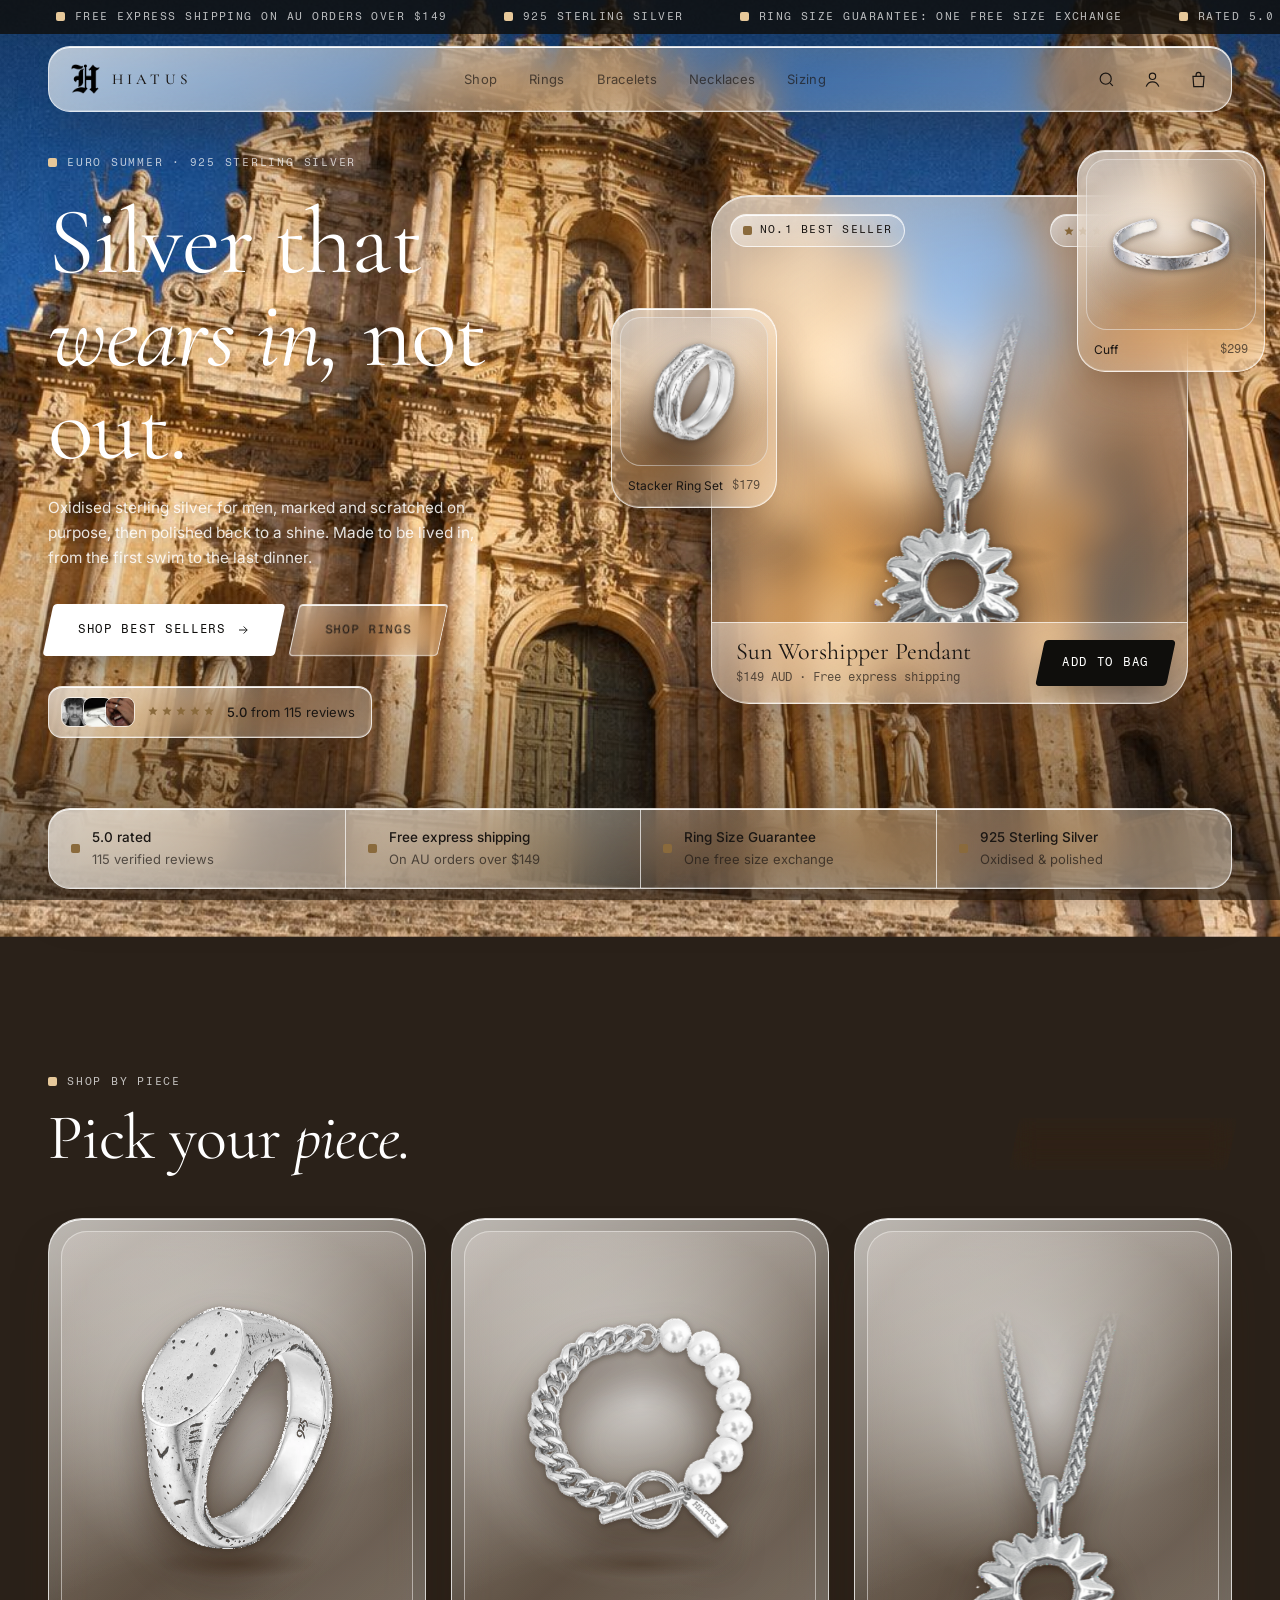
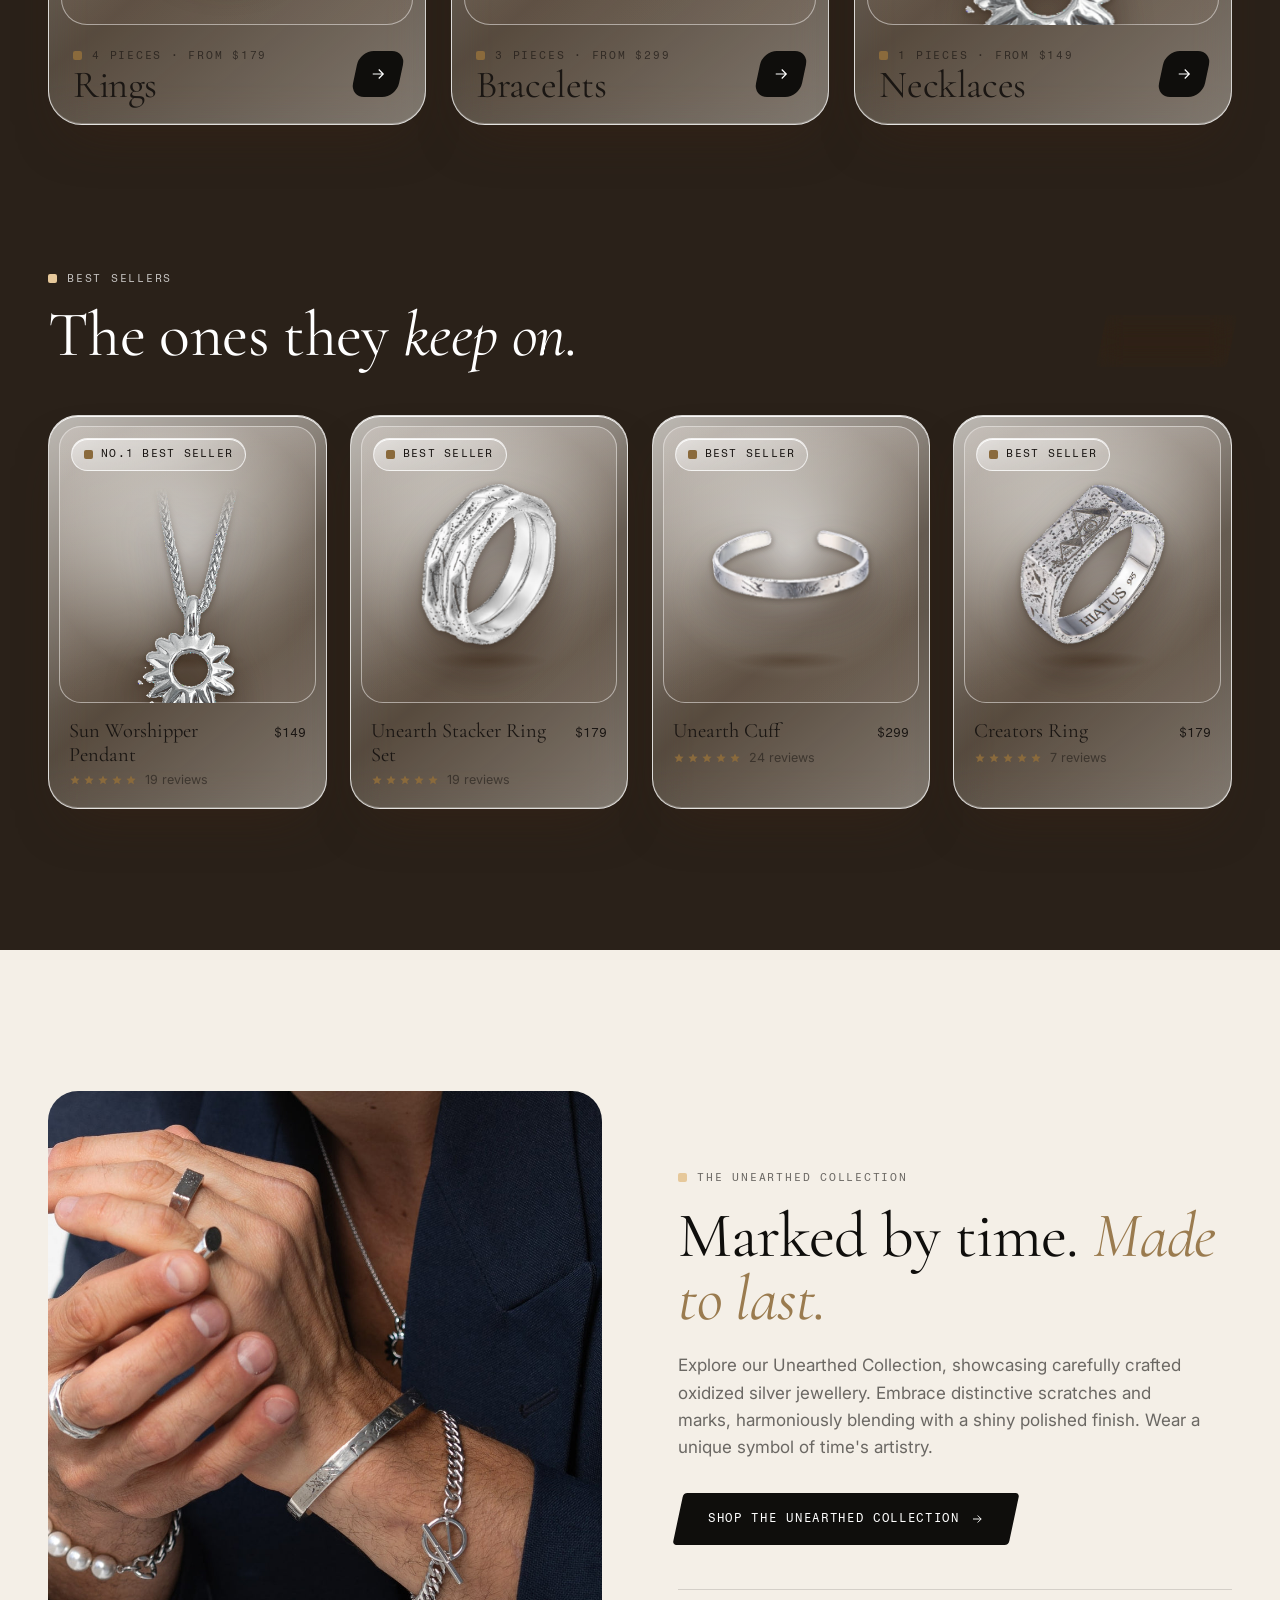
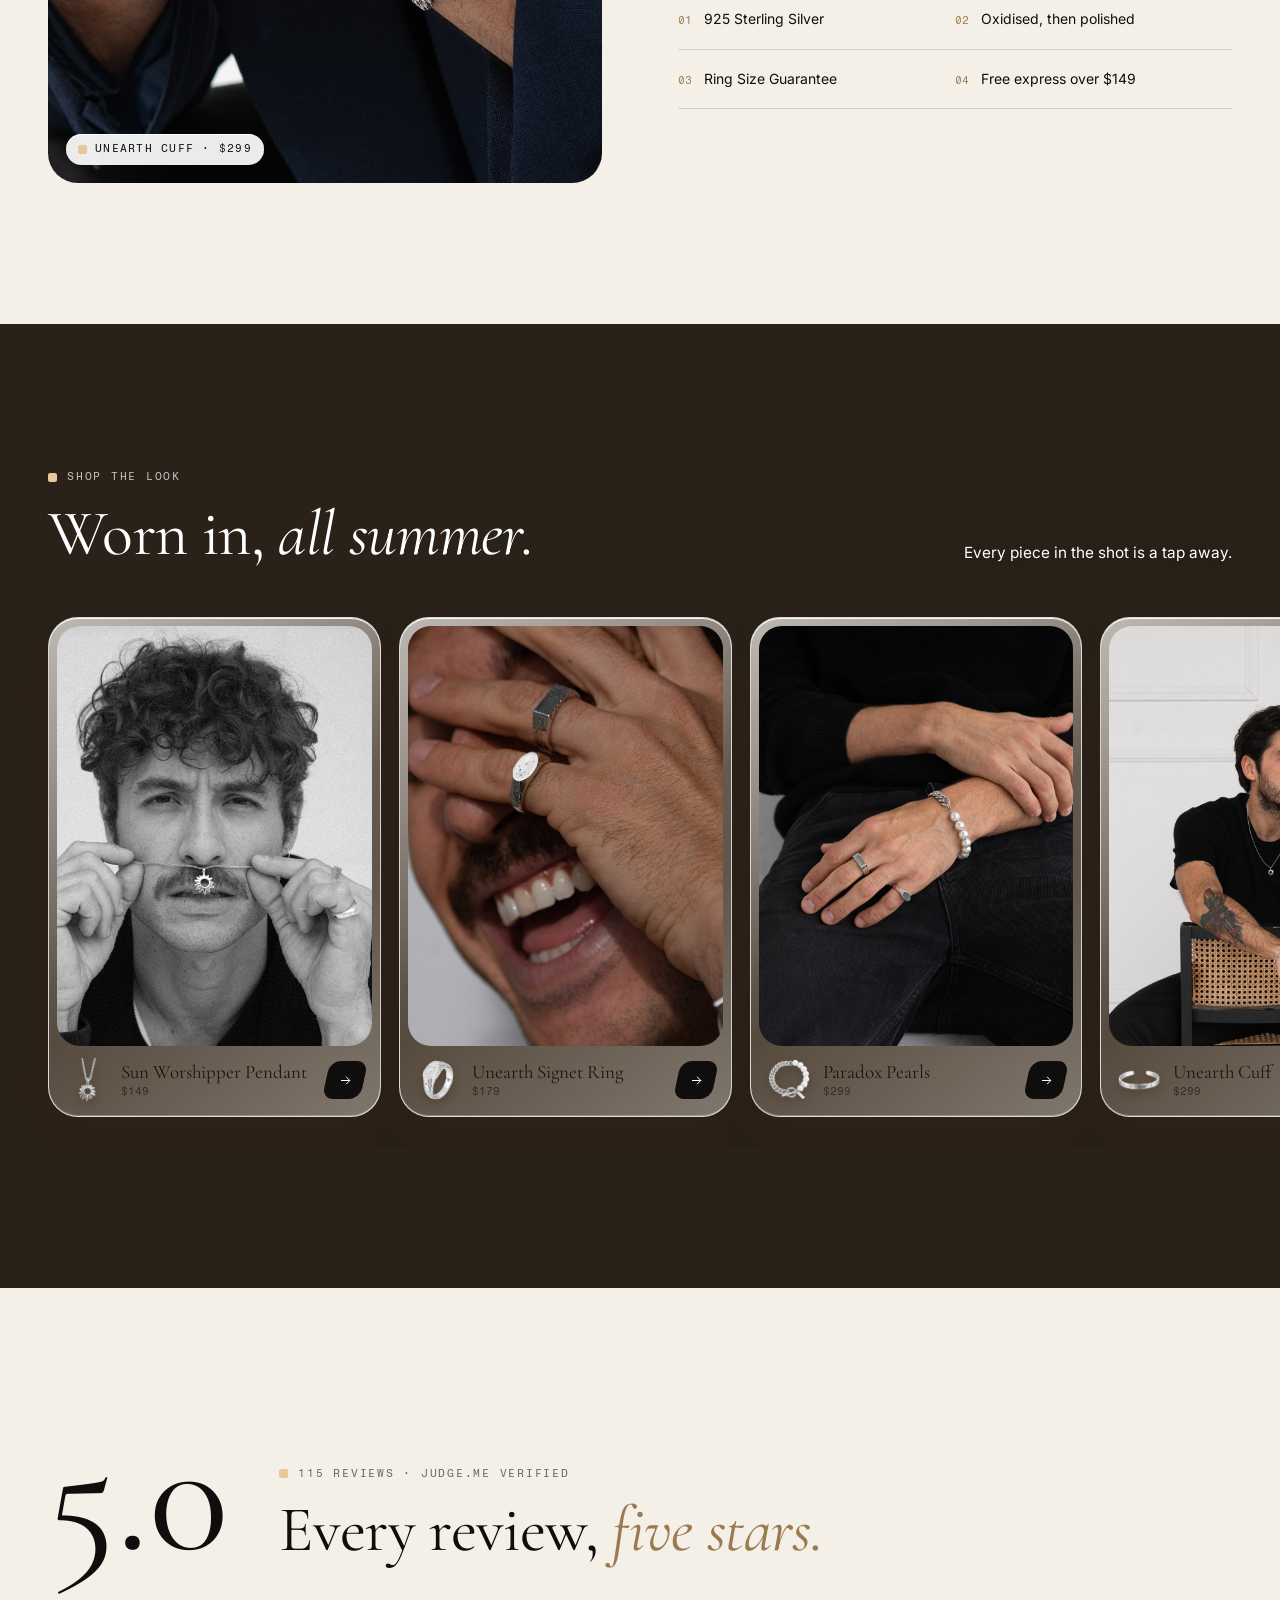
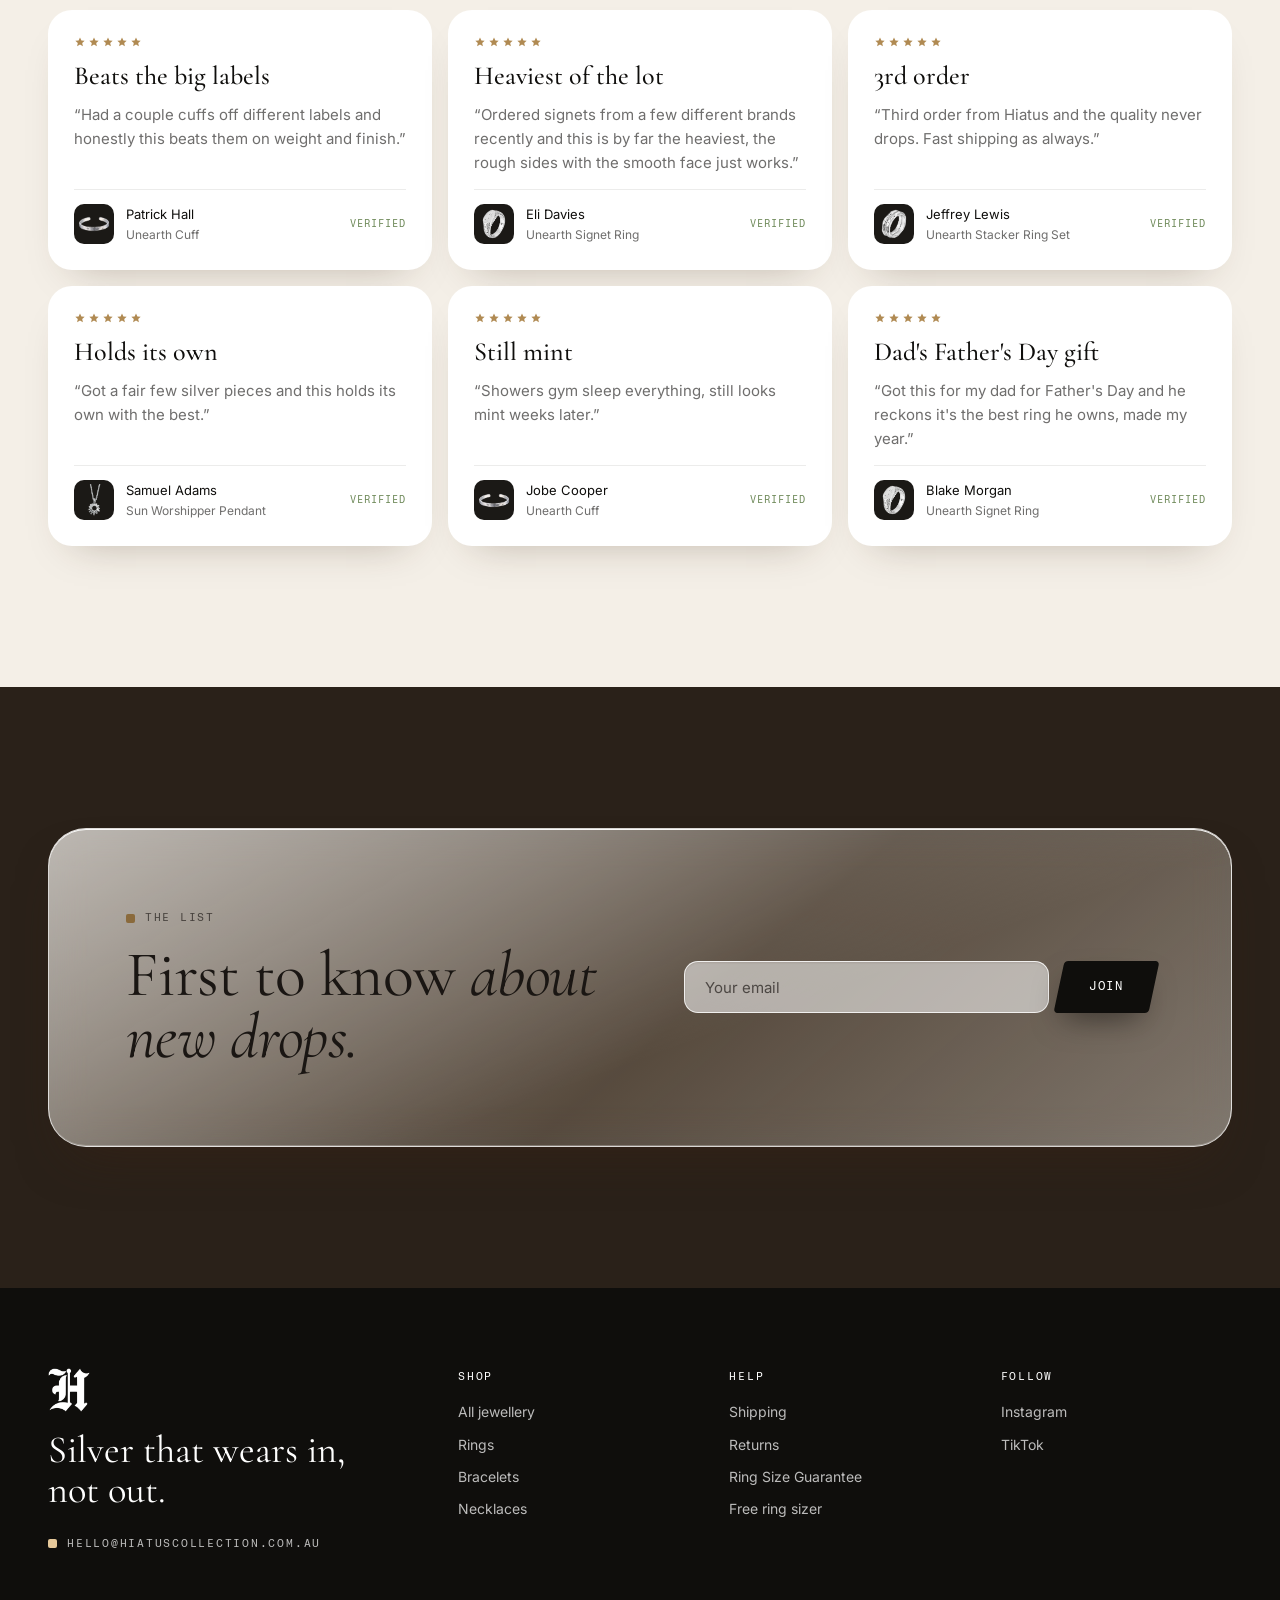
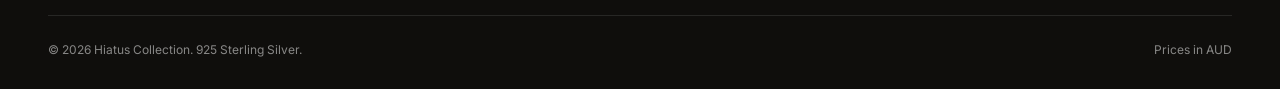
==== commit f6e4fa24: "Cache-bust CSS and JS so the new glass shows immediately Co-Authored-By: Claude Opus 5.5 <noreply@an" ====
--- a/index.html
+++ b/index.html
@@ -10,7 +10,7 @@
 <link rel="preconnect" href="https://fonts.googleapis.com"><link rel="preconnect" href="https://fonts.gstatic.com" crossorigin>
 <link href="https://fonts.googleapis.com/css2?family=Cormorant+Garamond:ital,wght@0,400;0,500;1,400&family=Fragment+Mono&family=Inter:wght@400;500&display=swap" rel="stylesheet">
 <link rel="preload" as="image" href="assets/bg/piazza.jpg">
-<link rel="stylesheet" href="css/style.css">
+<link rel="stylesheet" href="css/style.css?v=3">
 <style>
   /* ---------- HERO ---------- */
   .hero { min-height: 100svh; padding: 150px 0 40px; display: flex; flex-direction: column; justify-content: center; }
@@ -237,8 +237,8 @@
   </section>
 </main>
 
-<script src="js/data.js"></script>
-<script src="js/app.js"></script>
+<script src="js/data.js?v=3"></script>
+<script src="js/app.js?v=3"></script>
 <script>
   const { $, I, money, stars, byHandle, card, cart, toast, totalReviews } = HX;
   HX.init();
